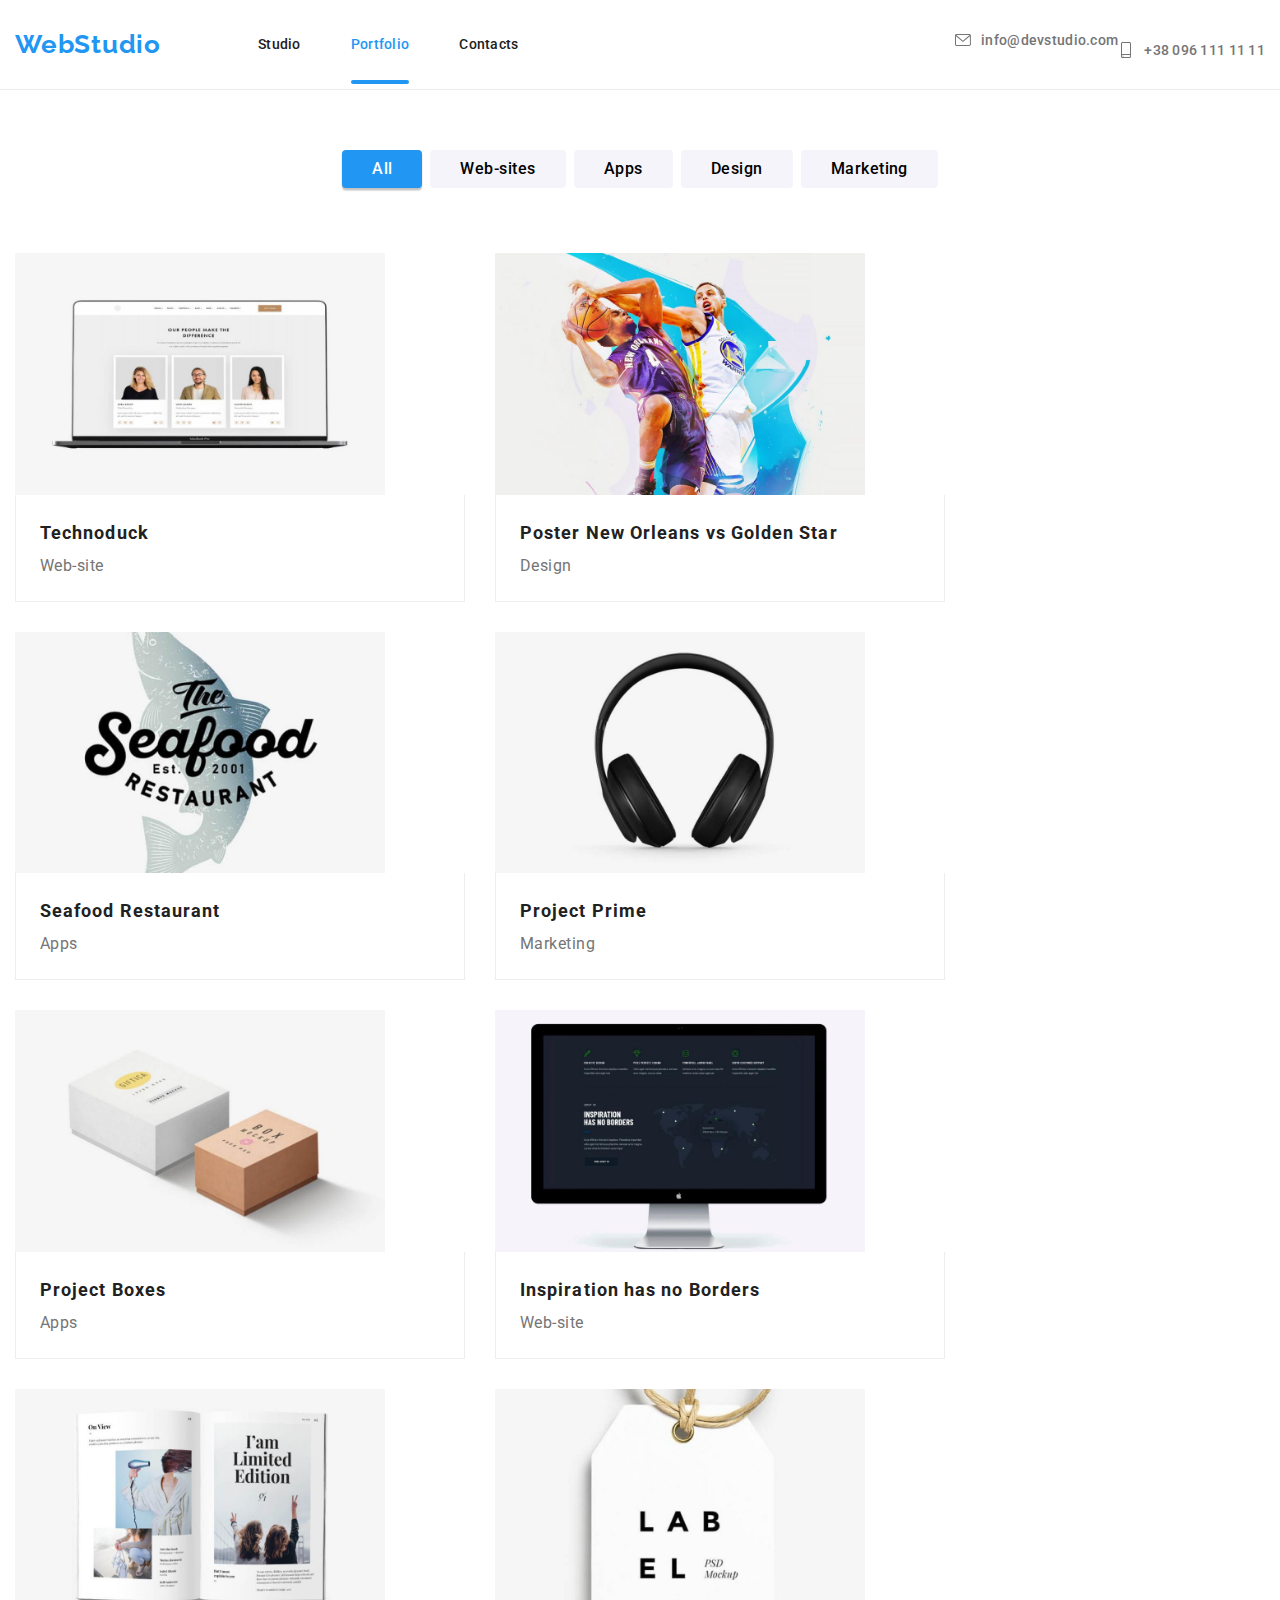
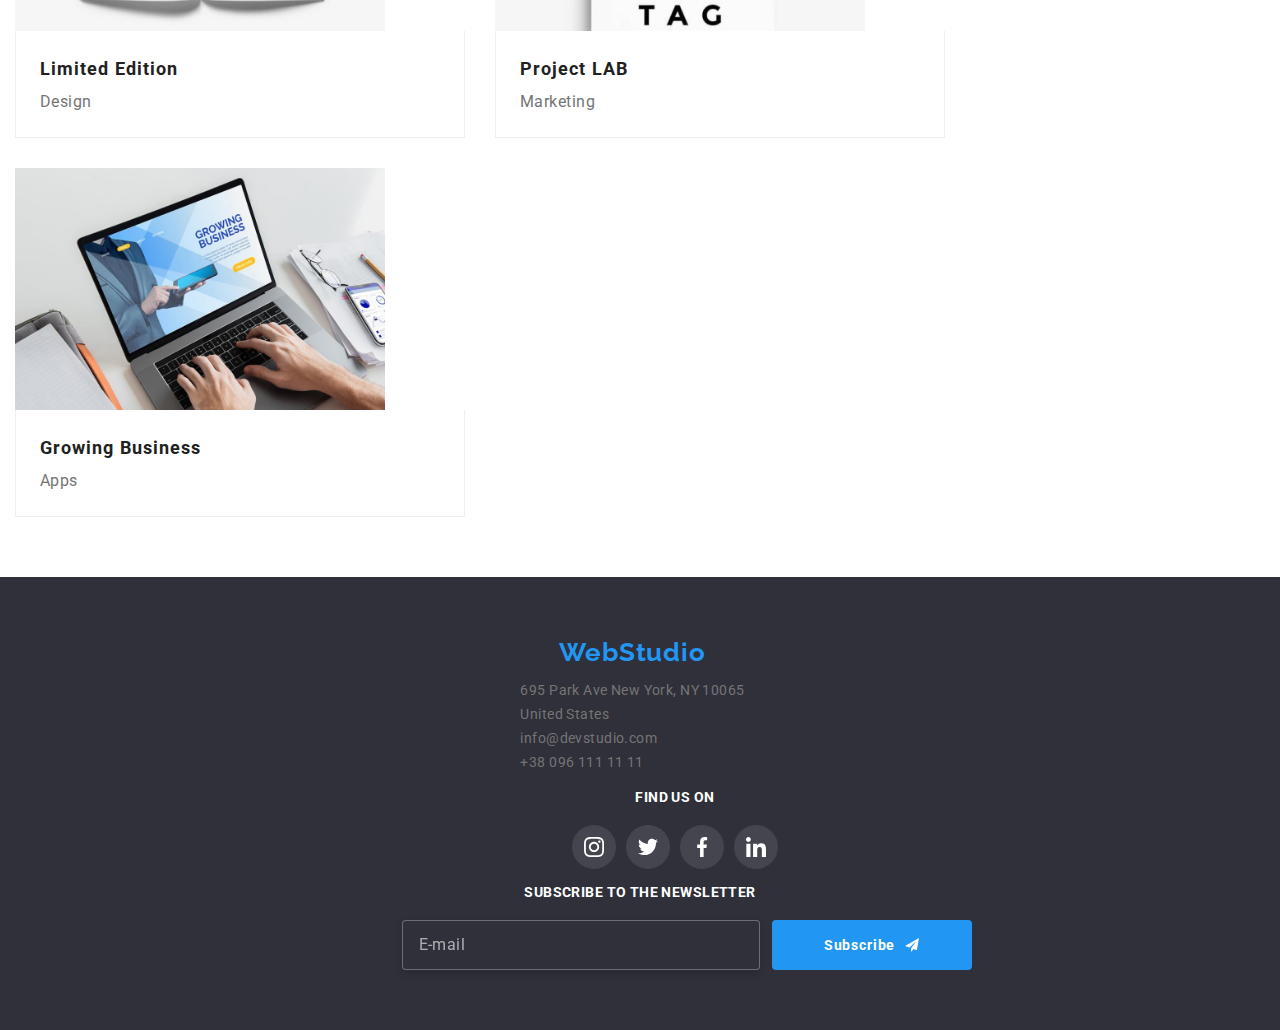
==== portfolio.html @ 5bd5fc27 "tablet styling" ====
<!DOCTYPE html>
<html lang="en">

<head>
    <meta name="WebStudio" content="Effective Solutions for your Business" />
    <meta charset="UTF-8"/>
    <meta http-equiv="X-UA-Compatible" content="IE=edge" />
    <meta name="viewport" content="width=device-width, initial-scale=1.0"/>
    <link rel="stylesheet" href="https://cdnjs.cloudflare.com/ajax/libs/modern-normalize/1.0.0/modern-normalize.min.css" />
    <link rel="preconnect" href="https://fonts.googleapis.com"/>
    <link rel="preconnect" href="https://fonts.gstatic.com" crossorigin />
    <link href="https://fonts.googleapis.com/css2?family=Raleway:wght@700&family=Roboto:wght@400;500;700;900&display=swap"
        rel="stylesheet"/>
    
        <link rel="stylesheet" href="./scss/main.css" />
    <title>Effective Solutions for your Business</title>
</head>

<body>

    <header class="header">
      <div class="container container__nav">
        <nav class="nav">
          <a class="link logo" href="index.html">WebStudio
          </a>
          <div class="mobile js-hamburger-open">
            <svg class="mobile__hamburger" width="24" height="16">
              <use href="./images/icons.svg#hamburger"></use>
            </svg>
          </div>
          <ul class="list navbar">
            <li class="navbar__item">
              <a class="link navbar__link" href="./index.html">Studio
              </a>
            </li>
            <li class="navbar__item">
              <a class="link navbar__link current-link" href="./portfolio.html">Portfolio
              </a>
            </li>
            <li class="navbar__item">
              <a class="link navbar__link" href="#">Contacts</a>
            </li>
          </ul>
        </nav>
    
        <ul class="list header-contacts">
          <li class="header-contact__item">
            <a class="link header-contact__link" href="mailto:info@devstudio.com">
              <svg class="header-contact__icon" width="16" height="12">
                <use href="./images/icons.svg#icon-envelope"></use>
              </svg>info@devstudio.com
            </a>
          </li>
          <li class="header-contact__item">
            <a class="link header-contact__link" href="tel:+38 096 111 11 11">
              <svg class="header-contact__icon" width="16" height="16">
                <use href="./images/icons.svg#icon-smartphone"></use>
              </svg> +38 096 111 11 11
            </a>
          </li>
        </ul>
      </div>
    </header>

    <main>

        <section class="section">
            <div class="container">
              <ul class="list filter">    
                <li class="filter__item">
                  <button class="filter__button filter__button-current" type="button">All</button>
                </li>
                <li class="filter__item">
                  <button class="filter__button" type="button">Web-sites</button>
                </li>
                <li class="filter__item">
                  <button class="filter__button" type="button">Apps</button>
                </li>
                <li class="filter__item">
                  <button class="filter__button" type="button">Design</button>
                </li>
                <li class="filter__item">
                  <button class="filter__button" type="button">Marketing</button>
                </li>
              </ul>

              <ul class="list project">
                <li class="project__item">
                  <a href="#" class="link project__link">
                    <div class="project-description__wrapper">
                      <img class="img" 
                           alt=" an open laptop on a desk with staff pictures on the screen" 
                           src="./images/mobile/m-technoduck450.jpg"
                           srcset="./images/desktop/d-technoduck370.jpg 370w,
                            ./images/desktop/d-technoduck740.jpg 740w,
                            ./images/tablet/t-technoduck354.jpg 354w,
                            ./images/tablet/t-technoduck708.jpg 708w,
                            ./images/mobile/m-technoduck450.jpg 450w,
                            ./images/mobile/m-technoduck900.jpg 900w"
                           sizes="(min-width: 1200px 370px),
                        (min-width: 768px 354px), (max-width: 480px 450px), 100vw" />
                      <div class="project__overlay ">
                        <p class="project__text">Technoduck is a state-of-the-art coronavirus distribution platform. Companies use this platform for digital espionage
                        and attacks on competitors' secure servers.</p>
                      </div>
                    </div>
                  <div class="project__wrapper">
                    <h3 class="project__header">
                      Technoduck
                    </h3>
                    <p class="project__filter">
                      Web-site
                    </p>
                  </div>
                </a>
                </li>
                <li class="project__item">
                    <a href="#" class="link project__link">
                    <div class="project-description__wrapper">
                      <img class="img"
                           alt="Poster of two basketball players doing fancy moves with some fun colors"
                           src="./images/mobile/m-postervs450.jpg"
                           srcset="./images/desktop/d-postervs370.jpg 370w,
                            ./images/desktop/d-postervs740.jpg 740w,
                            ./images/tablet/t-postervs354.jpg 354w,
                            ./images/tablet/t-postervs708.jpg 708w,
                            ./images/mobile/m-postervs450.jpg 450w,
                            ./images/mobile/m-postervs900.jpg 900w"
                           sizes="(min-width: 1200px 370px),
                            (min-width: 768px 354px), (max-width: 480px 450px), 100vw" />
                      <div class="project__overlay ">
                        <p class="project__text">Technoduck is a state-of-the-art coronavirus distribution platform. Companies use this platform for digital
                          espionage
                          and attacks on competitors' secure servers.</p>
                      </div>
                    </div>
                    <div class="project__wrapper">
                      <h3 class="project__header">
                        Poster New Orleans vs Golden Star
                      </h3>
                      <p class="project__filter">
                        Design
                      </p>
                    </div>
                  </a>
                </li>
                <li class="project__item">
                  <a href="#" class="link project__link">
                    <div class="project-description__wrapper">
                    <img class="img"
                           alt="logo of fish with restaurant name layed over it"
                           src="./images/mobile/m-seafood-450.jpg"
                           srcset="./images/desktop/d-seafood370.jpg 370w,
                            ./images/desktop/d-seafood740.jpg 740w,
                            ./images/tablet/t-seafood354.jpg 354w,
                            ./images/tablet/t-seafood708.jpg 708w,
                            ./images/mobile/m-seafood450.jpg 450w,
                            ./images/mobile/m-seafood900.jpg 900w"
                           sizes="(min-width: 1200px 370px),
                             (min-width: 768px 354px), (max-width: 480px 450px), 100vw" />
                    <div class="project__overlay ">
                      <p class="project__text">Technoduck is a state-of-the-art coronavirus distribution platform. Companies use this platform for digital
                         espionage
                        and attacks on competitors' secure servers.</p>
                    </div>
                    </div>
                    <div class="project__wrapper">
                      <h3 class="project__header">
                        Seafood Restaurant
                      </h3>
                      <p class="project__filter">
                        Apps
                      </p>
                    </div>
                  </a>
                </li>
                <li class="project__item">
                  <a href="#" class="link project__link">
                    <div class="project-description__wrapper">
                      <img class="img"
                         alt="image of full coverage all black headphones close up against an off-white background"
                         src="./images/mobile/m-pprime450.jpg"
                          srcset="./images/desktop/d-pprime370.jpg 370w,
                            ./images/desktop/d-pprime740.jpg 740w,
                            ./images/tablet/t-pprime354.jpg 354w,
                            ./images/tablet/t-pprime708.jpg 708w,
                            ./images/mobile/m-pprime450.jpg 450w,
                            ./images/mobile/m-pprime900.jpg 900w"
                          sizes="(min-width: 1200px 370),
                            (min-width: 768px 354px), (max-width: 480px 450px), 100vw" />
                     <div class="project__overlay ">
                       <p class="project__text">Technoduck is a state-of-the-art coronavirus distribution platform. Companies use this platform for digital
                         espionage
                         and attacks on competitors' secure servers.</p>
                    </div>
                  </div>
                  <div class="project__wrapper">       
                    <h3 class="project__header">
                      Project Prime
                    </h3>
                    <p class="project__filter">
                      Marketing
                    </p>
                  </div>
                </a>
                </li>
                <li class="project__item">
                  <a href="#" class="link project__link">
                    <div class="project-description__wrapper">
                      <img class="img"
                         alt="two fancy packaging boxes on an off-white surface"
                         src="./images/mobile/m-pboxes450.jpg"
                         srcset="./images/desktop/d-pboxes370.jpg 370w,
                            ./images/desktop/d-pboxes740.jpg 740w,
                            ./images/tablet/t-pboxes354.jpg 354w,
                            ./images/tablet/t-pboxes708.jpg 708w,
                            ./images/mobile/m-pboxes450.jpg 450w,
                            ./images/mobile/m-pboxes900.jpg 900w"
                         sizes="(min-width: 1200px 370),
                          (min-width: 768px 354px), (max-width: 480px 450px), 100vw" />
                      <div class="project__overlay ">
                        <p class="project__text">Technoduck is a state-of-the-art coronavirus distribution platform. Companies use this platform for digital
                          espionage
                          and attacks on competitors' secure servers.</p>
                      </div>
                    </div>
                    <div class="project__wrapper">
                      <h3 class="project__header">
                        Project Boxes
                      </h3>
                      <p class="project__filter">
                        Apps
                      </p>
                  </div>
                </a>
                </li>
                <li class="project__item">
                  <a href="#" class="link project__link">
                    <div class="project-description__wrapper">
                      <img class="img"
                      alt="a desktop screen on a desk with an attractive website pulled up on screen"
                      src="./images/mobile/m-inspiration450.jpg"
                      srcset="./images/desktop/d-inspiration370.jpg 370w,
                            ./images/desktop/d-inspiration740.jpg 740w,
                            ./images/tablet/t-inspiration354.jpg 354w,
                            ./images/tablet/t-inspiration708.jpg 708w,
                            ./images/mobile/m-inspiration450.jpg 450w,
                            ./images/mobile/m-inspiration900.jpg 900w"
                      sizes="(min-width: 1200px 370),
                        (min-width: 768px 354px), (max-width: 480px 450px), 100vw" />
                  <div class="project__overlay ">
                    <p class="project__text">Technoduck is a state-of-the-art coronavirus distribution platform. Companies use this platform for digital
                      espionage
                      and attacks on competitors' secure servers.</p>
                  </div>
                  </div>
                  <div class="project__wrapper">
                    <h3 class="project__header">
                      Inspiration has no Borders
                    </h3>
                    <p class="project__filter">
                      Web-site
                    </p>
                  </div>
                </a>
                </li>
                <li class="project__item">
                  <a href="#" class="link project__link">
                    <div class="project-description__wrapper">
                      <img class="img"
                      alt="an open magazine on an off-white background open to an article with a beautiful layout"
                     src="./images/mobile/m-limited450.jpg"
                    srcset="./images/desktop/d-limited370.jpg 370w,
                            ./images/desktop/d-limited740.jpg 740w,
                            ./images/tablet/t-limited354.jpg 354w,
                            ./images/tablet/t-limited708.jpg 708w,
                            ./images/mobile/m-limited450.jpg 450w,
                            ./images/mobile/m-limited900.jpg 900w"
                    sizes="(max-width: 480px 450px), 
                           (min-width: 768px 354px), 
                           (min-width: 1200px 370px),
                           100vw" />
                    <div class="project__overlay ">
                      <p class="project__text">Technoduck is a state-of-the-art coronavirus distribution platform. Companies use this platform for digital
                        espionage
                        and attacks on competitors' secure servers.</p>
                    </div>
                    </div>
                  <div class="project__wrapper">
                    <h3 class="project__header">
                      Limited Edition
                    </h3>
                    <p class="project__filter">
                      Design
                    </p>
                  </div>
                </a>
                </li>
                <li class="project__item">
                  <a href="#" class="link project__link">
                    <div class="project-description__wrapper">
                      <img class="img"
                      alt="a close up mock up for a rectangular/hexagonal shaped label closeup"
                      src="./images/mobile/m-plabel450.jpg"
                      srcset="./images/desktop/d-plabel370.jpg 370w,
                            ./images/desktop/d-plabel740.jpg 740w,
                            ./images/tablet/t-plabel354.jpg 354w,
                            ./images/tablet/t-plabel708.jpg 708w,
                            ./images/mobile/m-plabel450.jpg 450w,
                            ./images/mobile/m-plabel900.jpg 900w"
                      sizes="(min-width: 1200px 370),
                        min-width: 768px 354px), (max-width: 480px 450px), 100vw" />
                  <div class="project__overlay ">
                    <p class="project__text">Technoduck is a state-of-the-art coronavirus distribution platform. Companies use this platform for digital
                      espionage
                      and attacks on competitors' secure servers.</p>
                  </div>
                  </div>
                  <div class="project__wrapper">
                    <h3 class="project__header">
                      Project LAB
                    </h3>
                    <p class="project__filter">
                      Marketing
                    </p>
                  </div>
                </a>
                </li>
                <li class="project__item">
                  <a href="#" class="link project__link">
                    <div class="project-description__wrapper">
                      <img class="img"
                        alt="a laptop with hands typing and a stack of papers against a grey surface"
                        src="./images/mobile/m-business450.jpg"
                        srcset="./images/desktop/d-business370.jpg 370w,
                            ./images/desktop/d-business740.jpg 740w,
                            ./images/tablet/t-business354.jpg 354w,
                            ./images/tablet/t-business708.jpg 708w,
                            ./images/mobile/m-business450.jpg 450w,
                            ./images/mobile/m-business900.jpg 900w"
                        sizes="(min-width: 1200px 370),
                          (min-width: 768px 354px), (max-width: 480px 450px), 100vw" />
                    <div class="project__overlay ">
                      <p class="project__text">Technoduck is a state-of-the-art coronavirus distribution platform. Companies use this platform for digital
                        espionage
                        and attacks on competitors' secure servers.</p>
                  </div>
                  </div>
                  <div class="project__wrapper">
                    <h3 class="project__header">
                      Growing Business
                    </h3>
                    <p class="project__filter">
                      Apps
                    </p>
                  </div>
                </a>
                </li>
              </ul>
            </div>
        </section>

    </main>

  <footer class="footer">
    <div class="container footer-container">
      <div class="footer-logo-wrapper">
        <a class="link logo logo--footer" href="index.html">WebStudio</a>
        <address class="address">
          <ul class="list">
            <li class="address__item">
              <a class="link footer-address-link" href="#">695 Park Ave New York, NY 10065<br>United States</a>
            </li>
            <li class="address__item">
              <a class="link footer-address-link" href="mailto:info@devstudio.com">info@devstudio.com</a>
            </li>
            <li class="address__item">
              <a class="link footer-address-link" href="tel:+38 096 111 11 11"> +38 096 111 11 11</a>
            </li>
          </ul>
        </address>
      </div>
      <div class="footer-wrapper">
        <h3 class="footer-header">Find Us On</h3>
        <ul class="list social social--margin-top">
          <li class="footer-social__item">
            <a class="link social__link social__link--background" href="#">
              <svg class="social__icon" width="20" height="20">
                <use href="./images/icons.svg#icon-instagram"></use>
              </svg>
            </a>
          </li>
          <li class="footer-social__item">
            <a class="link social__link social__link--background" href="#">
              <svg class="social__icon" width="20" height="20">
                <use href="./images/icons.svg#icon-twitter"></use>
              </svg>
            </a>
          </li>
          <li class="footer-social__item">
            <a class="link social__link social__link--background" href="#">
              <svg class="social__icon" width="20" height="20">
                <use href="./images/icons.svg#icon-facebook"></use>
              </svg>
            </a>
          </li>
          <li class="footer-social__item">
            <a class="link social__link social__link--background" href="#">
              <svg class="social__icon" width="20" height="20">
                <use href="./images/icons.svg#icon-linkedin"></use>
              </svg>
            </a>
          </li>
        </ul>
      </div>
      <div class="subscription">
        <h3 class="subscription__header">Subscribe to the Newsletter</h3>
        <form class="subscription-form" action="#" method="POST" name="order-form" autocomplete="off">
          <label>
            <input class="subscription__input" type="email" name="email" id="footer-placeholder" placeholder="E-mail"
              required />
          </label>
          <button class="button subscription-button" type="submit">Subscribe
            <svg class="subscription__icon" width="24" height="24">
              <use href="./images/icons.svg#icon-send-airplane"></use>
            </svg>
          </button>
        </form>
      </div>
    </div>
  </footer>

<!--MOBILE MENU-->

<div class="mobile__wrapper js-mobile-menu" id="mobile-menu">
  <button class="mobile__button-close js-cross-close">
    <svg width="18" height="18">
      <use href="./images/icons.svg#mobile-close"></use>
    </svg>
  </button>
  <ul class="list mobile__navbar">
    <li class="mobile__item">
      <a class="link mobile__link" href="./index.html">Studio</a>
    </li>
    <li class="mobile__item">
      <a class="link mobile__link" href="./portfolio.html">Portfolio</a>
    </li>
    <li class="mobile__item">
      <a class="link mobile__link" href="#">Contacts</a>
    </li>
  </ul>
  <ul class="list mobile__contacts">
    <li class="mobile__item">
      <a class="link mobile-phone__link" href="tel:+38 096 111 11 11"> +38 096 111 11 11</a>
    </li>
    <li class="mobile__item">
      <a class="link mobile-email__link" href="mailto:info@devstudio.com">info@devstudio.com</a>
    </li>
  </ul>
  <div class="mobile__socials-wrapper">
    <span class="mobile__social-border"><a class="link mobile__social-link" href="#">Instagram</a></span>
    <span class="mobile__social-border"><a class="link mobile__social-link" href="#">Twitter</a></span>
    <span class="mobile__social-border"><a class="link mobile__social-link" href="#">Facebook</a></span>
    <span class="mobile__social-border"><a class="link mobile__social-link" href="#">LinkedIn</a></span>
  </div>
</div>

<!--SCRIPTS-->
  <script defer src="./js/mobile-menu.js"></script>
</body>
    
</html>
---- scss/main.css ----
:focus {
  outline: none;
}

/* hero hover button color   #188CE8  */
/* default styles*/
body {
  font-family: Roboto, sans-serif;
  font-style: normal;
  color: #212121;
  font-size: 14px;
  background-color: #FFFFFF;
}

h1,
h2,
h3,
h4,
h5,
h6,
p {
  margin: 0;
}

html {
  box-sizing: border-box;
}

*,
*::after,
*::before {
  box-sizing: inherit;
}

img {
  display: block;
  max-width: 100%;
  height: auto;
}

address {
  font-style: normal;
}

.link {
  text-decoration: none;
  color: inherit;
}

.list {
  list-style: none;
  padding: 0;
  margin: 0;
}

.container {
  width: 100vw;
  margin: 0 auto;
  padding: 0 15px;
}

.section {
  padding-top: 60px;
  padding-bottom: 60px;
}
@media screen and (min-width: 1200px) {
  .section .section {
    padding-top: 94px;
    padding-bottom: 94px;
  }
}

.section-heading {
  display: flex;
  justify-content: center;
  margin-bottom: 50px;
  font-weight: 700;
  font-size: 36px;
  line-height: 42px;
  text-align: center;
  letter-spacing: 0.03em;
}

.header {
  border-bottom: 1px solid #ECECEC;
}

.logo {
  font-family: Raleway, sans-serif;
  font-size: 26px;
  font-weight: 700;
  color: #2196F3;
  line-height: 31px;
  letter-spacing: 0.03em;
}

.logo--footer {
  display: block;
  margin: 60px 0 13px;
}
@media screen and (min-width: 1200px) {
  .logo--footer {
    margin: 0 0 10px;
  }
}

.logo {
  position: relative;
}

.mobile {
  position: absolute;
  right: 15px;
  top: 20px;
}

.mobile__hamburger {
  fill: none;
  cursor: pointer;
  transition-property: fill;
  transition-duration: 250ms;
  transition-timing-function: cubic-bezier(0.4, 0, 0.2, 1);
}
.mobile__hamburger:hover, .mobile__hamburger:focus {
  fill: #2196F3;
}

.mobile__wrapper {
  position: fixed;
  padding-left: 30px;
  padding-top: 48px;
  top: 0;
  right: 0;
  width: 100vw;
  height: 100vh;
  background-color: #FFFFFF;
  z-index: 1;
  transform: translateX(100%);
  transition-property: transform;
  transition-duration: 250ms;
  transition-timing-function: cubic-bezier(0.4, 0, 0.2, 1);
}

.mobile__button-close {
  position: absolute;
  top: 21px;
  right: 25px;
  padding: 0px;
  cursor: pointer;
  border: none;
  background: transparent;
  transition-property: fill;
  transition-duration: 250ms;
  transition-timing-function: cubic-bezier(0.4, 0, 0.2, 1);
}
.mobile__button-close:hover, .mobile__button-close:focus {
  fill: #2196F3;
}

.is-open {
  transform: translateX(0);
}

.mobile__item {
  padding-bottom: 32px;
}

.mobile__link {
  font-weight: 500;
  font-size: 40px;
  line-height: 47px;
  letter-spacing: 0.02em;
  color: #212121;
  transition-property: color;
  transition-duration: 250ms;
  transition-timing-function: cubic-bezier(0.4, 0, 0.2, 1);
}
.mobile__link:hover, .mobile__link:focus {
  color: #2196F3;
}

.mobile__contacts {
  padding-top: 300px;
}

.mobile-phone__link {
  font-weight: 500;
  font-size: 34px;
  line-height: 40px;
  letter-spacing: 0.02em;
  color: #757575;
  transition-property: color;
  transition-duration: 250ms;
  transition-timing-function: cubic-bezier(0.4, 0, 0.2, 1);
}
.mobile-phone__link:hover, .mobile-phone__link:focus {
  color: #2196F3;
}

.mobile__socials-wrapper {
  padding-bottom: 48px;
  padding-top: 32px;
}

.mobile-email__link {
  font-weight: 500;
  font-size: 24px;
  line-height: 28px;
  letter-spacing: 0.02em;
  color: #757575;
  transition-property: color;
  transition-duration: 250ms;
  transition-timing-function: cubic-bezier(0.4, 0, 0.2, 1);
}
.mobile-email__link:hover, .mobile-email__link:focus {
  color: #2196F3;
}

.mobile__social-link {
  padding: 0px 10px;
  font-weight: 500;
  font-size: 18px;
  line-height: 22px;
  letter-spacing: 0.02em;
  color: #757575;
  transition-property: color;
  transition-duration: 250ms;
  transition-timing-function: cubic-bezier(0.4, 0, 0.2, 1);
}
.mobile__social-link:hover, .mobile__social-link:focus {
  color: #2196F3;
}

.mobile__social-border:not(:last-child) {
  border-right: 1px solid rgba(33, 33, 33, 0.2);
}

.subscription-button, .form__button, .hero-button {
  font-family: Roboto, sans-serif;
  background-color: #2196F3;
  color: #FFFFFF;
  font-weight: 700;
  line-height: 30px;
  display: flex;
  align-items: center;
  justify-content: center;
  letter-spacing: 0.06em;
  border-radius: 4px;
  border: none;
  cursor: pointer;
  transition-property: background-color;
  transition-duration: 250ms;
  transition-timing-function: cubic-bezier(0.4, 0, 0.2, 1);
}
.subscription-button:focus, .form__button:focus, .hero-button:focus, .subscription-button:hover, .form__button:hover, .hero-button:hover {
  background-color: #188CE8;
}

.hero-button {
  padding: 10px 20px;
  margin-left: 140px;
}
@media screen and (min-width: 768px) {
  .hero-button {
    margin-left: 284px;
  }
}

.form__button {
  width: 200px;
  padding: 10px 80px;
  margin-left: 75px;
}
@media screen and (min-width: 1200px) {
  .form__button {
    margin-left: 125px;
  }
}

.subscription-button {
  padding: 10px 0px;
  width: 200px;
  margin-left: 12px;
  margin-top: 20px;
  margin-bottom: 60px;
}
@media screen and (min-width: 1200px) {
  .subscription-button {
    margin-bottom: 0px;
  }
}

.filter__button {
  font-family: Roboto, sans-serif;
  background-color: #F5F4FA;
  padding: 6px 30px;
  border: none;
  cursor: pointer;
  border-radius: 4px;
  font-weight: 500;
  font-size: 16px;
  line-height: 26px;
  text-align: center;
  letter-spacing: 0.03em;
  transition-property: color, background-color, box-shadow;
  transition-duration: 250ms;
  transition-timing-function: cubic-bezier(0.4, 0, 0.2, 1);
}
.filter__button:focus, .filter__button:hover {
  color: #FFFFFF;
  background-color: #2196F3;
  box-shadow: 0px 3px 1px rgba(0, 0, 0, 0.1), 0px 1px 2px rgba(0, 0, 0, 0.08), 0px 2px 2px rgba(0, 0, 0, 0.12);
}

.nav {
  padding: 16px 0;
}
@media screen and (min-width: 768px) {
  .nav {
    display: flex;
    align-items: center;
    padding: 23px 0;
  }
}

.navbar {
  display: none;
  border: none;
}
@media screen and (min-width: 768px) {
  .navbar {
    display: flex;
    margin-left: 97px;
  }
}

.navbar__item:not(:last-child) {
  margin-right: 50px;
}

.container__nav {
  display: flex;
  align-items: center;
  justify-content: space-between;
}

.navbar__link {
  position: relative;
  padding: 32px 0 31px 0;
  font-weight: 500;
  font-size: 14px;
  line-height: 16px;
  letter-spacing: 0.02em;
  transition-property: color;
  transition-duration: 250ms;
  transition-timing-function: cubic-bezier(0.4, 0, 0.2, 1);
}
.navbar__link:focus, .navbar__link:hover {
  color: #2196F3;
}

.current-link::after {
  position: absolute;
  display: inline-block;
  left: 0;
  bottom: -1px;
  background-color: #2196F3;
  content: "";
  width: 100%;
  height: 4px;
  border-radius: 2px;
}

.current-link {
  color: #2196F3;
}

.header-contacts {
  display: none;
  border: none;
}
@media screen and (min-width: 768px) {
  .header-contacts {
    display: block;
  }
}
@media screen and (min-width: 1200px) {
  .header-contacts {
    display: flex;
  }
}

.header-contact__link {
  color: #757575;
  padding: 10px 0;
  font-weight: 500;
  font-size: 12px;
  line-height: 14px;
  letter-spacing: 0.02em;
  transition-property: color;
  transition-duration: 250ms;
  transition-timing-function: cubic-bezier(0.4, 0, 0.2, 1);
}
.header-contact__link:focus, .header-contact__link:hover {
  color: #2196F3;
}
@media screen and (min-width: 1200px) {
  .header-contact__link {
    display: flex;
    align-items: center;
    padding: 32px 0 31px 0;
    font-size: 14px;
    line-height: 16px;
  }
}

.header-contact__icon {
  fill: currentColor;
  margin-right: 10px;
}

.header-contact__item:not(:first-child) {
  padding-top: 10px;
}

.backdrop {
  display: flex;
  justify-content: center;
  align-items: center;
  position: fixed;
  width: 100%;
  height: 100%;
  left: 0px;
  top: 0px;
  background: rgba(0, 0, 0, 0.2);
  transition-property: visibility, opacity;
  transition-duration: 250ms;
  transition-timing-function: cubic-bezier(0.4, 0, 0.2, 1);
}

.modal {
  display: flex;
  flex-direction: column;
  justify-content: center;
  position: relative;
  width: 450px;
  padding: 40px;
  background-color: #FFFFFF;
  box-shadow: 0px 1px 3px rgba(0, 0, 0, 0.12), 0px 1px 1px rgba(0, 0, 0, 0.14), 0px 2px 1px rgba(0, 0, 0, 0.2);
  border-radius: 4px;
  transition-property: background-color, box-shadow, border-radius;
  transition-duration: 250ms;
  transition-timing-function: cubic-bezier(0.4, 0, 0.2, 1);
}
@media screen and (min-width: 1200px) {
  .modal {
    width: 0px;
  }
}

.is-hidden {
  visibility: hidden;
  opacity: 0;
}

.modal__button-close {
  position: absolute;
  right: 10px;
  top: 10px;
  height: 30px;
  width: 30px;
  border-radius: 50%;
  background-color: #FFFFFF;
  border: 1px solid rgba(0, 0, 0, 0.1);
  cursor: pointer;
  transition-property: fill;
  transition-duration: 250ms;
  transition-timing-function: cubic-bezier(0.4, 0, 0.2, 1);
}
.modal__button-close:hover, .modal__button-close:focus {
  fill: #2196F3;
}

.modal__heading {
  display: flex;
  margin-bottom: 30px;
  font-weight: 700;
  font-size: 20px;
  line-height: 23px;
  text-align: center;
  letter-spacing: 0.03em;
}

.form {
  display: flex;
  flex-direction: column;
}

.modal-wrapper {
  position: relative;
  margin-bottom: 28px;
}

.modal-wrapper__text {
  position: absolute;
  top: -16px;
}

.modal-wrapper__label {
  display: flex;
  flex-direction: column;
  position: relative;
  margin-bottom: 4px;
  font-weight: 400;
  font-size: 12px;
  line-height: 14px;
  letter-spacing: 0.01em;
  color: #757575;
}
.modal-wrapper__label:hover, .modal-wrapper__label:focus-within {
  fill: #2196F3;
}

.modal-wrapper__icon {
  position: absolute;
  top: 50%;
  left: 15px;
  cursor: pointer;
  transform: translateY(-50%);
  transition-property: fill;
  transition-duration: 250ms;
  transition-timing-function: cubic-bezier(0.4, 0, 0.2, 1);
}

.modal-wrapper__input {
  width: 100%;
  height: 40px;
  padding: 12px 42px;
  font-weight: 400;
  font-size: secondaryFontSize;
  line-height: 14px;
  letter-spacing: 0.01em;
  border: 1px solid rgba(33, 33, 33, 0.2);
  border-radius: 4px;
  cursor: pointer;
  transition-property: border, border-radius;
  transition-duration: 250ms;
  transition-timing-function: cubic-bezier(0.4, 0, 0.2, 1);
}
.modal-wrapper__input:hover, .modal-wrapper__input:focus-within {
  border: 1px solid #2196F3;
  border-radius: 4px;
}

.modal-textarea {
  width: 100%;
  margin-bottom: 20px;
  padding: 12px 16px;
  resize: none;
  font-weight: 400;
  font-size: 14px;
  line-height: 16px;
  letter-spacing: 0.01em;
  border: 1px solid rgba(33, 33, 33, 0.2);
  border-radius: 4px;
  cursor: pointer;
  transition-property: border, border-radius;
  transition-duration: 250ms;
  transition-timing-function: cubic-bezier(0.4, 0, 0.2, 1);
}
.modal-textarea:hover, .modal-textarea:focus-within {
  border: 1px solid #2196F3;
  border-radius: 4px;
}

#textarea-placeholder::-moz-placeholder {
  font-weight: 400;
  font-size: 12px;
  line-height: 14px;
  letter-spacing: 0.01em;
  color: rgba(117, 117, 117, 0.5);
}

#textarea-placeholder:-ms-input-placeholder {
  font-weight: 400;
  font-size: 12px;
  line-height: 14px;
  letter-spacing: 0.01em;
  color: rgba(117, 117, 117, 0.5);
}

#textarea-placeholder::placeholder {
  font-weight: 400;
  font-size: 12px;
  line-height: 14px;
  letter-spacing: 0.01em;
  color: rgba(117, 117, 117, 0.5);
}

.agree-check {
  display: flex;
  justify-content: center;
  align-items: center;
  margin-bottom: 34px;
  cursor: pointer;
}

.agree-check .checkmark {
  -webkit-appearance: none;
  -moz-appearance: none;
  appearance: none;
}

.agree-check .agree-check__icon {
  width: 16px;
  height: 16px;
  margin-right: 7px;
  fill: none;
  border: 2px solid #212121;
  border-radius: 2px;
  transition: border-color 250ms cubic-bezier(0.4, 0, 0.2, 1), background-color 250ms cubic-bezier(0.4, 0, 0.2, 1), fill 250ms cubic-bezier(0.4, 0, 0.2, 1);
}

.agree-check .checkmark:focus + .agree-check__icon,
.agree-check .checkmark:checked:focus + .agree-check__icon {
  outline: 2px solid #212121;
}

.agree-check .checkmark:checked + .agree-check__icon {
  background-color: #2196F3;
  border-color: #2196F3;
  fill: #FFFFFF;
  outline: none;
}

.agree-check__link, .agree-check__text {
  font-weight: 400;
  font-size: 12px;
  line-height: 14px;
  letter-spacing: 0.03em;
  cursor: pointer;
}
@media screen and (min-width: 1200px) {
  .agree-check__link, .agree-check__text {
    font-size: 14px;
    line-height: 24px;
  }
}

.agree-check__text {
  color: #757575;
}

.agree-check__link {
  text-decoration: underline;
  color: #2196F3;
  transition-property: color;
  transition-duration: 250ms;
  transition-timing-function: cubic-bezier(0.4, 0, 0.2, 1);
}
.agree-check__link:focus, .agree-check__link:hover {
  text-decoration: none;
}

.social {
  display: flex;
  justify-content: center;
  align-items: center;
  padding-bottom: 36px;
}

.social__link {
  display: flex;
  justify-content: center;
  align-items: center;
  height: 44px;
  width: 44px;
  border-radius: 50%;
}

.social__link--fill-background {
  background-color: #FFFFFF;
  color: #AFB1B8;
  transition-property: color, background-color;
  transition-duration: 250ms;
  transition-timing-function: cubic-bezier(0.4, 0, 0.2, 1);
}
.social__link--fill-background:focus, .social__link--fill-background:hover {
  background-color: #2196F3;
  color: #FFFFFF;
}

.social__item:not(:last-child) {
  margin-right: 10px;
}

.social__icon {
  fill: currentColor;
}

.social--margin-top {
  margin-top: 20px;
}

.social__link--background {
  background-color: rgba(255, 255, 255, 0.1);
  color: #FFFFFF;
  transition-property: background-color;
  transition-duration: 250ms;
  transition-timing-function: cubic-bezier(0.4, 0, 0.2, 1);
}
.social__link--background:hover, .social__link--background:focus {
  background-color: #2196F3;
}

.footer-social__item:not(:last-child) {
  margin-right: 10px;
}

@media screen and (min-width: 1200px) {
  .social {
    padding-bottom: 0px;
  }
}
.filter {
  display: flex;
  flex-wrap: wrap;
  margin-bottom: 40px;
}
@media screen and (min-width: 1200px) {
  .filter {
    margin-bottom: 50px;
    justify-content: center;
  }
}

.filter__item {
  margin-bottom: 15px;
}

.filter__item:not(:last-child) {
  margin-right: 8px;
}

.filter__button-current {
  background-color: #2196F3;
  color: #FFFFFF;
  box-shadow: 0px 3px 1px rgba(0, 0, 0, 0.1), 0px 1px 2px rgba(0, 0, 0, 0.08), 0px 2px 2px rgba(0, 0, 0, 0.12);
}

.footer {
  background-color: #2F303A;
}
@media screen and (min-width: 1200px) {
  .footer {
    padding: 60px 0;
  }
}

.footer-logo-wrapper {
  display: flex;
  flex-direction: column;
  align-items: center;
  margin-right: 15px;
}

.address__item {
  text-align: center;
}
@media screen and (min-width: 1200px) {
  .address__item {
    text-align: left;
  }
}

.footer-address-link {
  color: #757575;
  font-weight: 400;
  line-height: 24px;
  font-size: 14px;
  letter-spacing: 0.03em;
  transition-property: color;
  transition-duration: 250ms;
  transition-timing-function: cubic-bezier(0.4, 0, 0.2, 1);
}
.footer-address-link:focus, .footer-address-link:hover {
  color: #FFFFFF;
}

.footer-header {
  font-weight: 700;
  font-size: 14px;
  line-height: 16px;
  letter-spacing: 0.03em;
  text-transform: uppercase;
  color: #FFFFFF;
  margin-top: 48px;
  text-align: center;
}
@media screen and (min-width: 1200px) {
  .footer-header {
    margin-top: 15px;
    text-align: none;
  }
}

.footer-container {
  display: flex;
  flex-direction: column;
  align-items: center;
}
@media screen and (min-width: 1200px) {
  .footer-container {
    justify-content: space-around;
  }
  .footer-container .footer-wrapper {
    margin-left: 70px;
  }
}

.subscription-form {
  display: flex;
  flex-direction: column;
  align-items: center;
}
@media screen and (min-width: 1200px) {
  .subscription-form {
    flex-direction: row;
  }
}

.subscription {
  display: flex;
  flex-direction: column;
  align-items: center;
}

.subscription__header {
  font-weight: 700;
  font-size: 14px;
  line-height: 16px;
  letter-spacing: 0.03em;
  text-transform: uppercase;
  color: #FFFFFF;
  margin-top: 60px;
}
@media screen and (min-width: 1200px) {
  .subscription__header {
    margin-top: 15px;
  }
}

.subscription__input {
  box-sizing: border-box;
  padding-left: 16px;
  height: 50px;
  width: 450px;
  margin-top: 20px;
  font-size: 16px;
  background-color: #2F303A;
  color: #FFFFFF;
  border: 1px solid rgba(255, 255, 255, 0.3);
  filter: drop-shadow(0px 4px 4px rgba(0, 0, 0, 0.15));
  border-radius: 4px;
  transition-property: border-color;
  transition-duration: 250ms;
  transition-timing-function: cubic-bezier(0.4, 0, 0.2, 1);
}
.subscription__input:hover, .subscription__input:focus {
  border-color: #FFFFFF;
}
@media screen and (min-width: 1200px) {
  .subscription__input {
    display: flex;
    margin-left: 93px;
    width: 358px;
  }
}

#footer-placeholder::-moz-placeholder {
  font-weight: 400;
  font-size: 16px;
  line-height: 20px;
  letter-spacing: 0.03em;
  color: rgba(255, 255, 255, 0.6);
}

#footer-placeholder:-ms-input-placeholder {
  font-weight: 400;
  font-size: 16px;
  line-height: 20px;
  letter-spacing: 0.03em;
  color: rgba(255, 255, 255, 0.6);
}

#footer-placeholder::placeholder {
  font-weight: 400;
  font-size: 16px;
  line-height: 20px;
  letter-spacing: 0.03em;
  color: rgba(255, 255, 255, 0.6);
}

.subscription__icon {
  padding-left: 10px;
  fill: currentColor;
}

.hero-heading {
  font-weight: 900;
  font-size: 26px;
  line-height: 42px;
  text-align: center;
  letter-spacing: 0.06em;
  text-transform: uppercase;
  color: #FFFFFF;
  margin-bottom: 30px;
}

@media screen and (min-device-pixel-ratio: 2), (-webkit-min-device-pixel-ratio: 2), screen and (-webkit-min-device-pixel-ratio: 2), screen and (min-resolution: 192dpi), screen and (min-resolution: 2dppx) {
  .hero {
    background-image: linear-gradient(rgba(47, 48, 58, 0.4), rgba(47, 48, 58, 0.4)), url(../images/mobile/m-hero960.jpg);
  }
}
.hero {
  padding: 118px 0;
  background-color: #2F303A;
  background-image: linear-gradient(rgba(47, 48, 58, 0.4), rgba(47, 48, 58, 0.4)), url(../images/mobile/m-hero480.jpg);
  background-size: cover;
}

.advantage__item {
  width: 450px;
}

.advantage__wrapper {
  width: 450px;
  height: 120px;
  background: #F5F4FA;
  border-radius: 4px;
  margin-bottom: 30px;
  text-align: center;
}

.advantage__icon {
  margin-top: 25px;
}

.advantage__heading {
  font-weight: 700;
  line-height: 16px;
  font-size: 14px;
  text-align: center;
  letter-spacing: 0.03em;
  text-transform: uppercase;
  margin-bottom: 10px;
}

.advantage__text {
  font-weight: 400;
  line-height: 24px;
  font-size: 14px;
  letter-spacing: 0.03em;
  color: #757575;
  margin-bottom: 30px;
}

@media screen and (min-width: 1200px) {
  .advantage {
    display: flex;
  }
  .advantage__item {
    width: 270px;
  }
  .advantage__item:not(:last-child) {
    margin-right: 30px;
  }
  .advantage__wrapper {
    display: flex;
    justify-content: center;
    align-items: center;
    width: 270px;
  }
  .advantage__icon {
    margin-top: 0x;
  }
  .advantages__heading {
    text-align: none;
  }
  .advantages__text {
    margin-bottom: 0px;
  }
}
.section-no-top-padding {
  display: none;
}

@media screen and (min-width: 1200px) {
  .section-no-top-padding {
    padding-top: 0;
  }
  .do {
    display: flex;
  }
  .do__item {
    position: relative;
  }
  .do__item:not(:last-child) {
    margin-right: 30px;
  }
  .do__label {
    font-weight: 700;
    font-size: 14px;
    line-height: 16px;
    letter-spacing: 0.03em;
    text-align: center;
    text-transform: uppercase;
    color: #FFFFFF;
    position: absolute;
    background: rgba(47, 48, 58, 0.8);
    padding: 27px 132px;
    bottom: 0;
    left: 0;
    right: 0;
    white-space: nowrap;
  }
}
.team__item {
  margin-bottom: 30px;
  background-color: #FFFFFF;
  box-shadow: 0px 1px 3px rgba(0, 0, 0, 0.12), 0px 1px 1px rgba(0, 0, 0, 0.14), 0px 2px 1px rgba(0, 0, 0, 0.2);
  border-radius: 0px 0px 4px 4px;
}

.section--background {
  background-color: #F5F4FA;
}

.team__img {
  margin-bottom: 30px;
}

.team__name {
  font-weight: 500;
  font-size: 16px;
  line-height: 19px;
  letter-spacing: 0.03em;
  text-align: center;
  margin-bottom: 10px;
}

.team__description {
  font-weight: 400;
  font-size: 16px;
  line-height: 19px;
  text-align: center;
  letter-spacing: 0.03em;
  color: #757575;
  margin-bottom: 16px;
}

@media screen and (min-width: 1200px) {
  .team {
    display: flex;
  }
  .team__item {
    display: flex;
    flex-direction: column;
  }
  .team__item:not(:last-child) {
    margin-right: 30px;
  }
}
.client {
  display: flex;
  flex-wrap: wrap;
}
@media screen and (min-width: 1200px) {
  .client {
    flex-wrap: nowrap;
  }
}

.clients__item:nth-child(odd) {
  margin-right: 30px;
}
@media screen and (min-width: 1200px) {
  .clients__item:nth-child(odd) {
    margin-right: 0;
  }
}

.clients__item:nth-child(-n+4) {
  margin-bottom: 30px;
}
@media screen and (min-width: 1200px) {
  .clients__item:nth-child(-n+4) {
    margin-right: 0;
  }
}

.clients__link {
  display: flex;
  justify-content: center;
  align-items: center;
  width: 210px;
  height: 92px;
  border: 1px solid #AFB1B8;
  border-radius: 4px;
  color: #AFB1B8;
  transition-property: border, color;
  transition-duration: 250ms;
  transition-timing-function: cubic-bezier(0.4, 0, 0.2, 1);
}
.clients__link:focus, .clients__link:hover {
  border: 1px solid #2196F3;
  color: #2196F3;
}
@media screen and (min-width: 1200px) {
  .clients__link {
    width: 170px;
  }
}

@media screen and (min-width: 1200px) {
  .clients__item:not(:last-child) {
    margin-right: 30px;
  }
}
.clients__icon {
  fill: currentColor;
}

.project {
  display: flex;
  flex-wrap: wrap;
  margin-left: -30px;
  margin-top: -30px;
}

.project__item {
  margin-left: 30px;
  margin-top: 30px;
  background: #FFFFFF;
  width: 450px;
}

.project__wrapper {
  display: flex;
  flex-direction: column;
  padding: 20px 24px;
  border: 1px solid #EEEEEE;
  border-top: none;
}

.project__header {
  font-weight: 700;
  font-size: 18px;
  line-height: 36px;
  letter-spacing: 0.06em;
}

.project__filter {
  font-weight: 400;
  font-size: 16px;
  line-height: 30px;
  letter-spacing: 0.03em;
  color: #757575;
}

.project__link {
  display: block;
  transition-property: box-shadow, transform;
  transition-duration: 250ms;
  transition-timing-function: cubic-bezier(0.4, 0, 0.2, 1);
}
.project__link:focus, .project__link:hover {
  box-shadow: 0px 1px 1px rgba(0, 0, 0, 0.12), 0px 4px 4px rgba(0, 0, 0, 0.06), 1px 4px 6px rgba(0, 0, 0, 0.16);
}

.project-description__wrapper {
  position: relative;
  overflow: hidden;
  transition-property: transform;
  transition-duration: 250ms;
  transition-timing-function: cubic-bezier(0.4, 0, 0.2, 1);
}
@media screen and (min-width: 1200px) {
  .project-description__wrapper {
    width: 370px;
  }
}

.project__overlay {
  position: absolute;
  top: 0;
  left: 0;
  font-weight: 400;
  font-size: 18px;
  line-height: 28px;
  letter-spacing: 0.03em;
  padding: 63px 24px 91px 24px;
  color: #FFFFFF;
  background-color: rgba(33, 150, 243, 0.9);
  transform: translateY(294px);
  transition-property: transform;
  transition-duration: 250ms;
  transition-timing-function: cubic-bezier(0.4, 0, 0.2, 1);
}

.project__text {
  padding: 15px 0px 15px;
}
@media screen and (min-width: 1200px) {
  .project__text {
    padding: 0px;
  }
}

.project-description__wrapper:hover .project__overlay {
  transform: translateY(0px);
}

.project__link:focus .project__overlay {
  transform: translateY(0px);
}/*# sourceMappingURL=main.css.map */
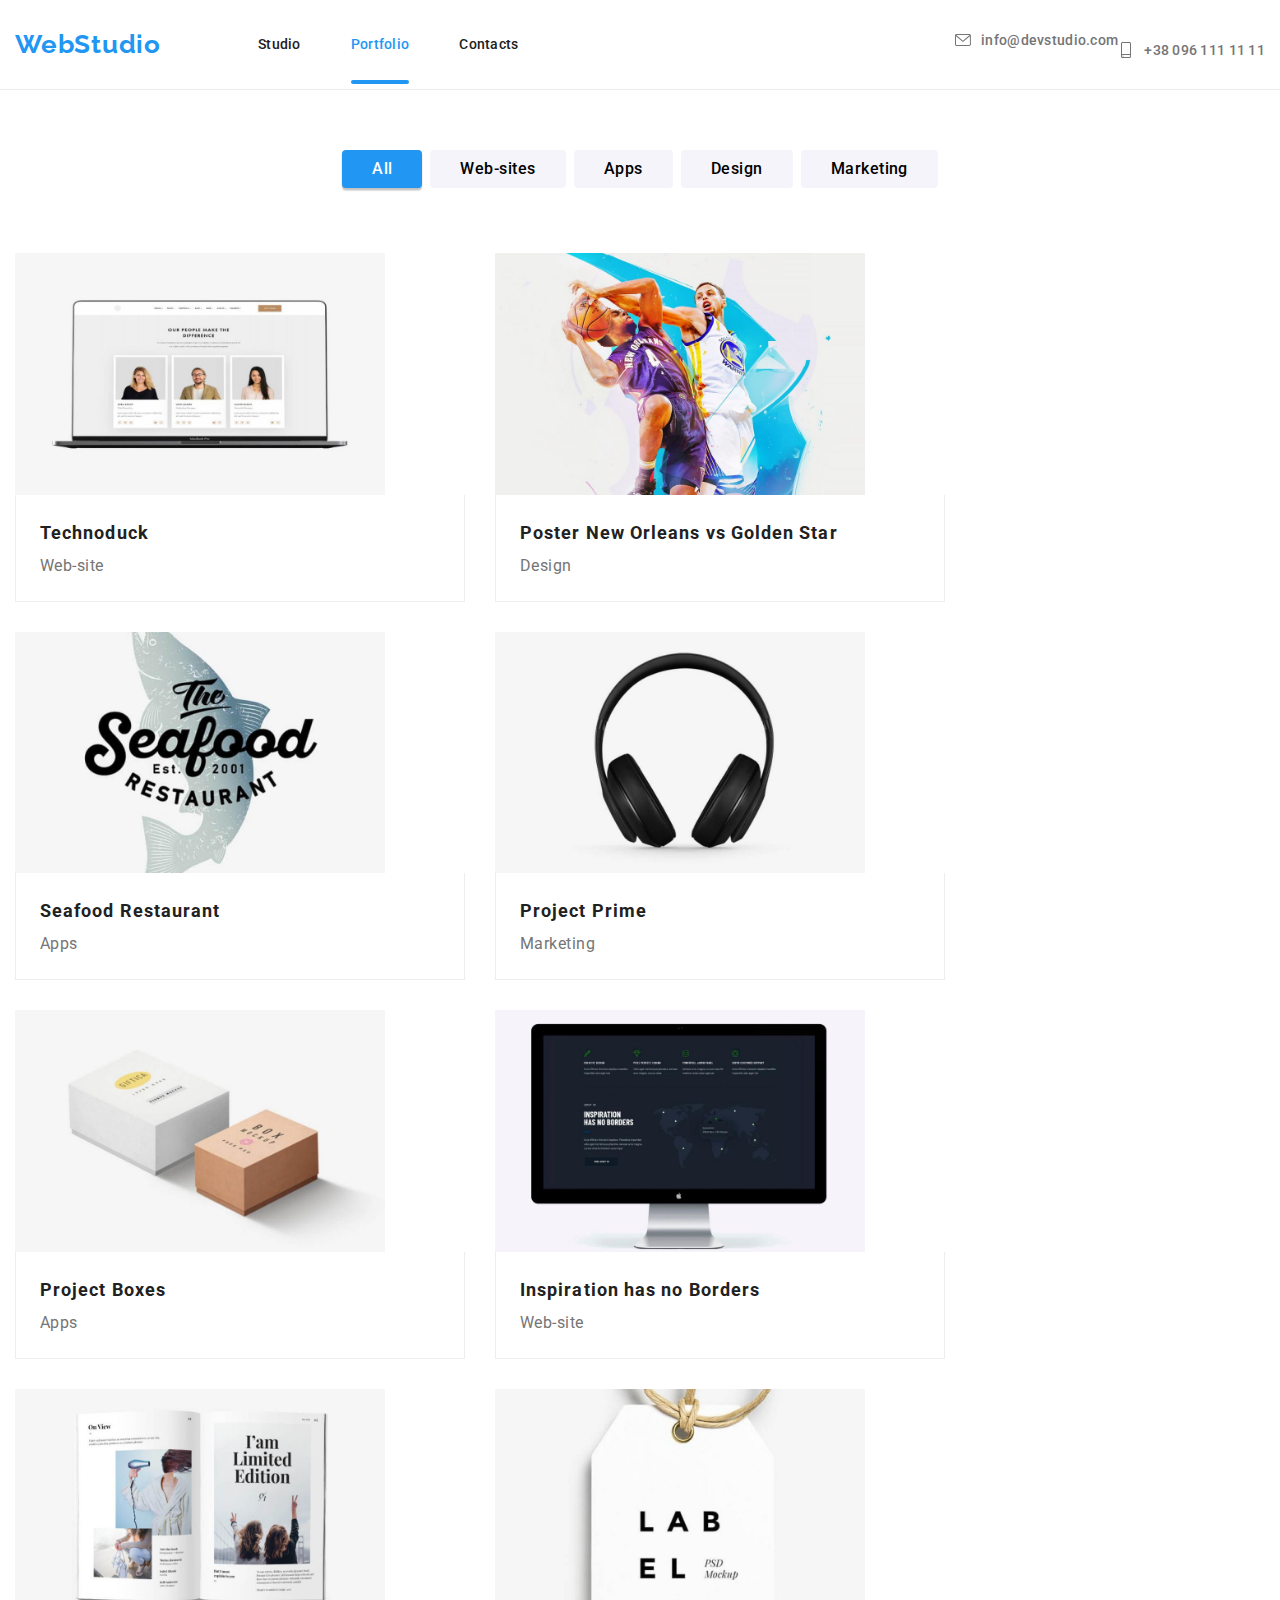
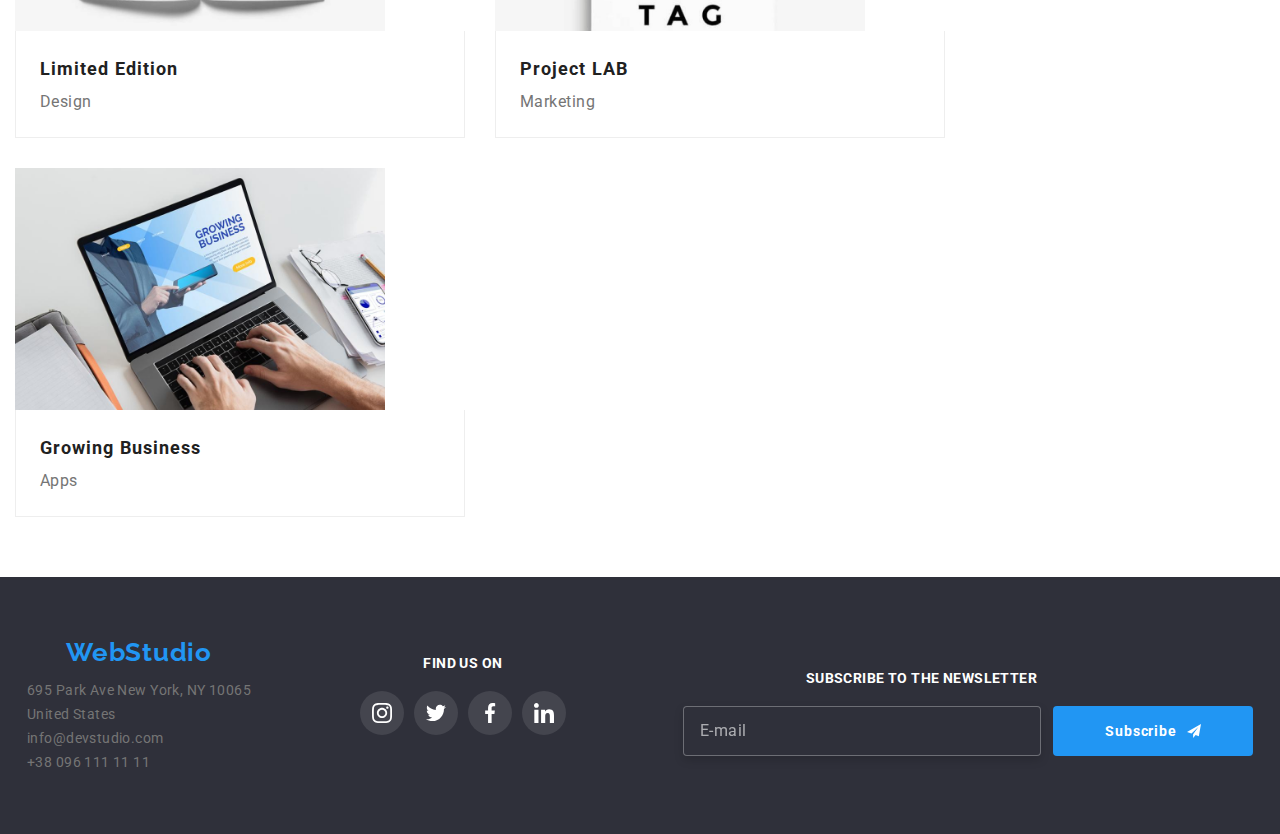
==== commit 738e5f8a: "footer updates" ====
--- a/portfolio.html
+++ b/portfolio.html
@@ -380,7 +380,7 @@
           </ul>
         </address>
       </div>
-      <div class="footer-wrapper">
+      <div class="footer-socials-wrapper">
         <h3 class="footer-header">Find Us On</h3>
         <ul class="list social social--margin-top">
           <li class="footer-social__item">
--- a/scss/main.css
+++ b/scss/main.css
@@ -717,11 +717,6 @@
   margin-right: 10px;
 }
 
-@media screen and (min-width: 1200px) {
-  .social {
-    padding-bottom: 0px;
-  }
-}
 .filter {
   display: flex;
   flex-wrap: wrap;
@@ -807,13 +802,21 @@
 .footer-container {
   display: flex;
   flex-direction: column;
-  align-items: center;
-}
-@media screen and (min-width: 1200px) {
+}
+@media screen and (min-width: 768px) {
   .footer-container {
+    flex-direction: row;
+    flex-wrap: wrap;
     justify-content: space-around;
   }
-  .footer-container .footer-wrapper {
+}
+@media screen and (min-width: 1200px) {
+  .footer-container {
+    flex-wrap: nowrap;
+    flex-direction: row;
+    align-items: center;
+  }
+  .footer-container .footer-socials-wrapper {
     margin-left: 70px;
   }
 }
@@ -929,8 +932,39 @@
   background-size: cover;
 }
 
+@media screen and (min-width: 768px) {
+  .advantage {
+    display: flex;
+    flex-wrap: wrap;
+  }
+}
+@media screen and (min-width: 1200px) {
+  .advantage {
+    flex-wrap: nowrap;
+  }
+}
+
 .advantage__item {
   width: 450px;
+}
+@media screen and (min-width: 768px) {
+  .advantage__item {
+    width: 354px;
+  }
+}
+@media screen and (min-width: 1200px) {
+  .advantage__item {
+    width: 270px;
+  }
+}
+
+.advantage__item:nth-child(odd) {
+  margin-right: 30px;
+}
+@media screen and (min-width: 1200px) {
+  .advantage__item:nth-child(odd) {
+    margin-right: 0;
+  }
 }
 
 .advantage__wrapper {
@@ -941,6 +975,11 @@
   margin-bottom: 30px;
   text-align: center;
 }
+@media screen and (min-width: 768px) {
+  .advantage__wrapper {
+    width: 354px;
+  }
+}
 
 .advantage__icon {
   margin-top: 25px;
@@ -966,18 +1005,10 @@
 }
 
 @media screen and (min-width: 1200px) {
-  .advantage {
-    display: flex;
-  }
-  .advantage__item {
-    width: 270px;
-  }
   .advantage__item:not(:last-child) {
     margin-right: 30px;
   }
   .advantage__wrapper {
-    display: flex;
-    justify-content: center;
     align-items: center;
     width: 270px;
   }
@@ -1059,14 +1090,19 @@
   margin-bottom: 16px;
 }
 
-@media screen and (min-width: 1200px) {
+@media screen and (min-width: 768px) {
   .team {
     display: flex;
-  }
-  .team__item {
-    display: flex;
-    flex-direction: column;
-  }
+    flex-wrap: wrap;
+  }
+}
+@media screen and (min-width: 1200px) {
+  .team {
+    flex-wrap: nowrap;
+  }
+}
+
+@media screen and (min-width: 1200px) {
   .team__item:not(:last-child) {
     margin-right: 30px;
   }
@@ -1081,21 +1117,35 @@
   }
 }
 
+.clients__item:nth-child(-n+4) {
+  margin-bottom: 30px;
+}
+@media screen and (min-width: 768px) {
+  .clients__item:nth-child(4) {
+    margin-bottom: 0px;
+  }
+}
+@media screen and (min-width: 1200px) {
+  .clients__item {
+    margin-bottom: 0;
+  }
+}
 .clients__item:nth-child(odd) {
   margin-right: 30px;
 }
-@media screen and (min-width: 1200px) {
+@media screen and (min-width: 768px) {
   .clients__item:nth-child(odd) {
     margin-right: 0;
   }
 }
-
-.clients__item:nth-child(-n+4) {
-  margin-bottom: 30px;
-}
-@media screen and (min-width: 1200px) {
-  .clients__item:nth-child(-n+4) {
-    margin-right: 0;
+@media screen and (min-width: 768px) {
+  .clients__item:not(:last-child) {
+    margin-right: 30px;
+  }
+}
+@media screen and (min-width: 768px) {
+  .clients__item:nth-child(3) {
+    margin-right: 0px;
   }
 }
 
@@ -1116,17 +1166,17 @@
   border: 1px solid #2196F3;
   color: #2196F3;
 }
+@media screen and (min-width: 768px) {
+  .clients__link {
+    width: 226px;
+  }
+}
 @media screen and (min-width: 1200px) {
   .clients__link {
     width: 170px;
   }
 }
 
-@media screen and (min-width: 1200px) {
-  .clients__item:not(:last-child) {
-    margin-right: 30px;
-  }
-}
 .clients__icon {
   fill: currentColor;
 }
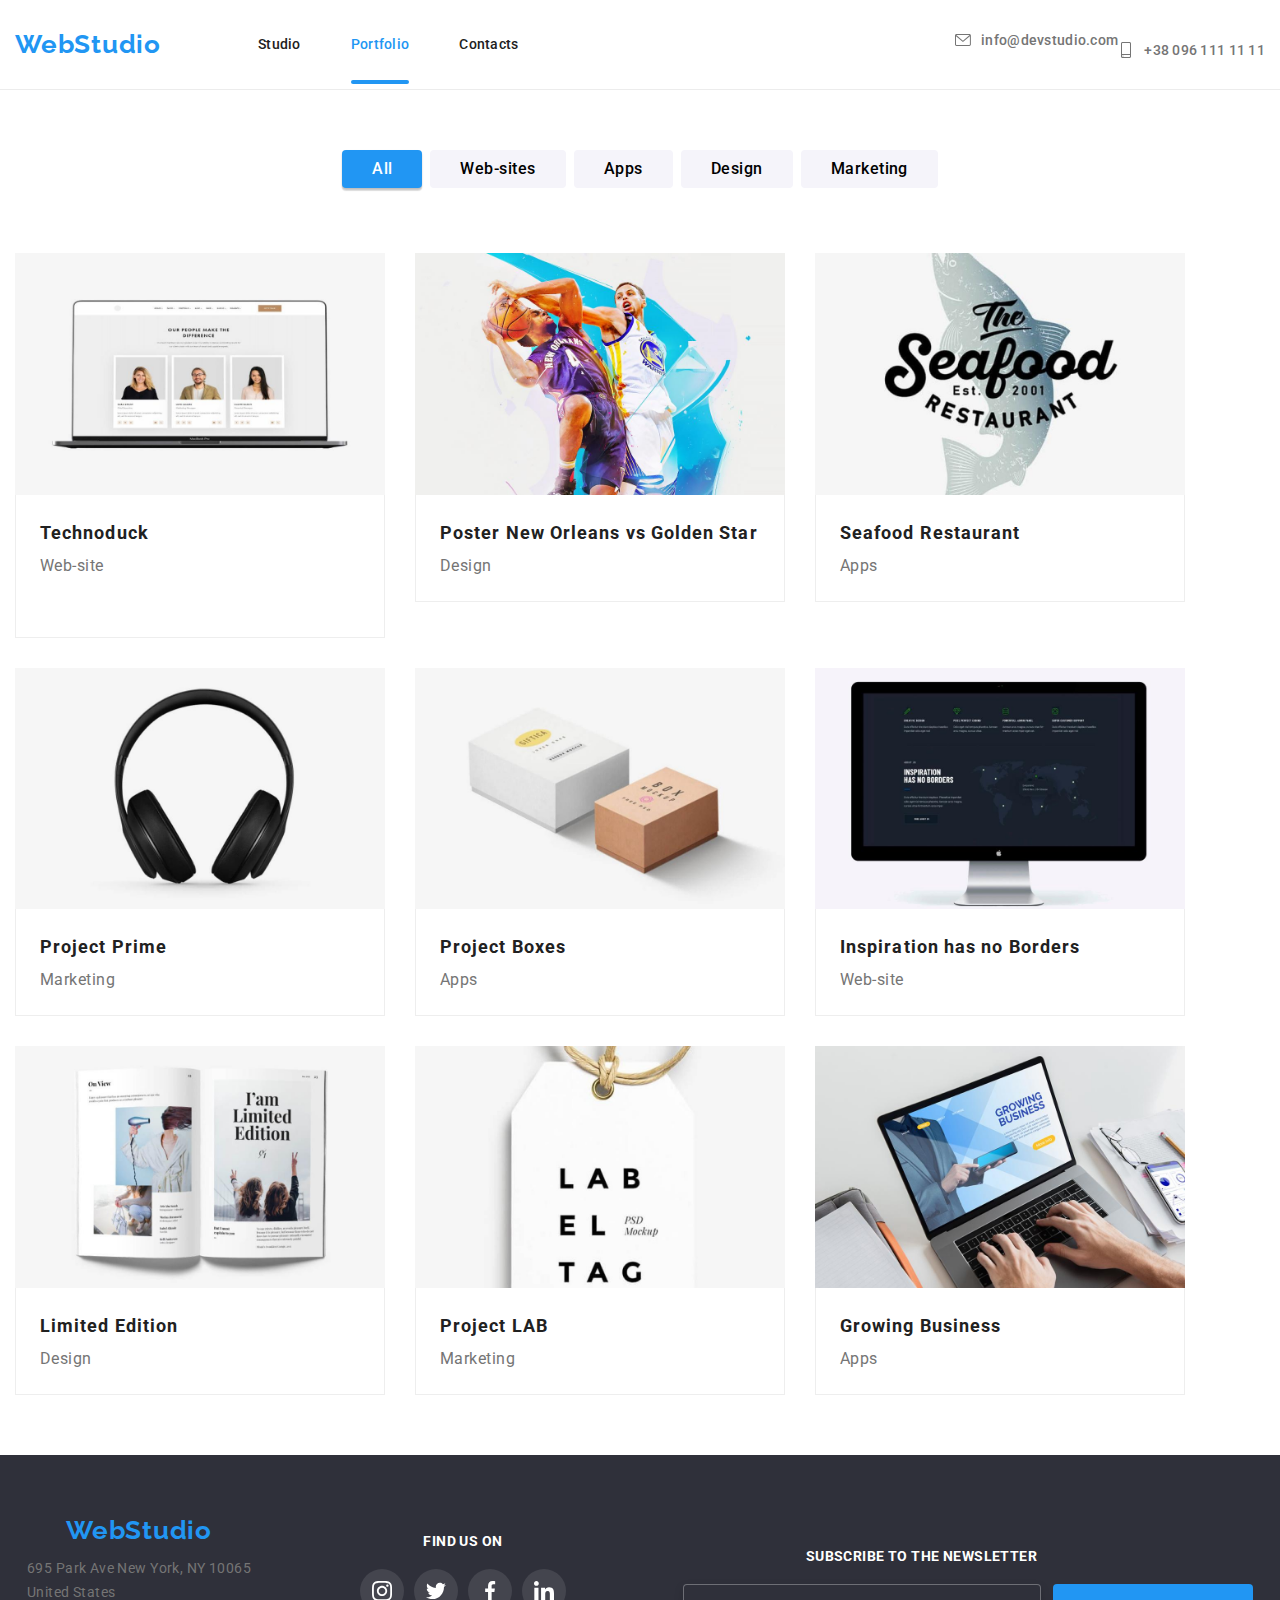
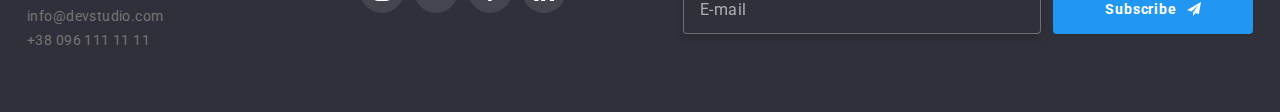
==== commit 50413c98: "project section" ====
--- a/portfolio.html
+++ b/portfolio.html
@@ -108,7 +108,7 @@
                     <h3 class="project__header">
                       Technoduck
                     </h3>
-                    <p class="project__filter">
+                    <p class="project__filter item-padding-bottom">
                       Web-site
                     </p>
                   </div>
--- a/scss/main.css
+++ b/scss/main.css
@@ -721,6 +721,11 @@
   display: flex;
   flex-wrap: wrap;
   margin-bottom: 40px;
+}
+@media screen and (min-width: 768px) {
+  .filter {
+    justify-content: center;
+  }
 }
 @media screen and (min-width: 1200px) {
   .filter {
@@ -1192,7 +1197,12 @@
   margin-left: 30px;
   margin-top: 30px;
   background: #FFFFFF;
-  width: 450px;
+  max-width: 450px;
+}
+@media screen and (min-width: 768px) {
+  .project__item {
+    max-width: calc(50vw - 30px);
+  }
 }
 
 .project__wrapper {
@@ -1218,6 +1228,10 @@
   color: #757575;
 }
 
+.item-padding-bottom {
+  padding-bottom: 36px;
+}
+
 .project__link {
   display: block;
   transition-property: box-shadow, transform;
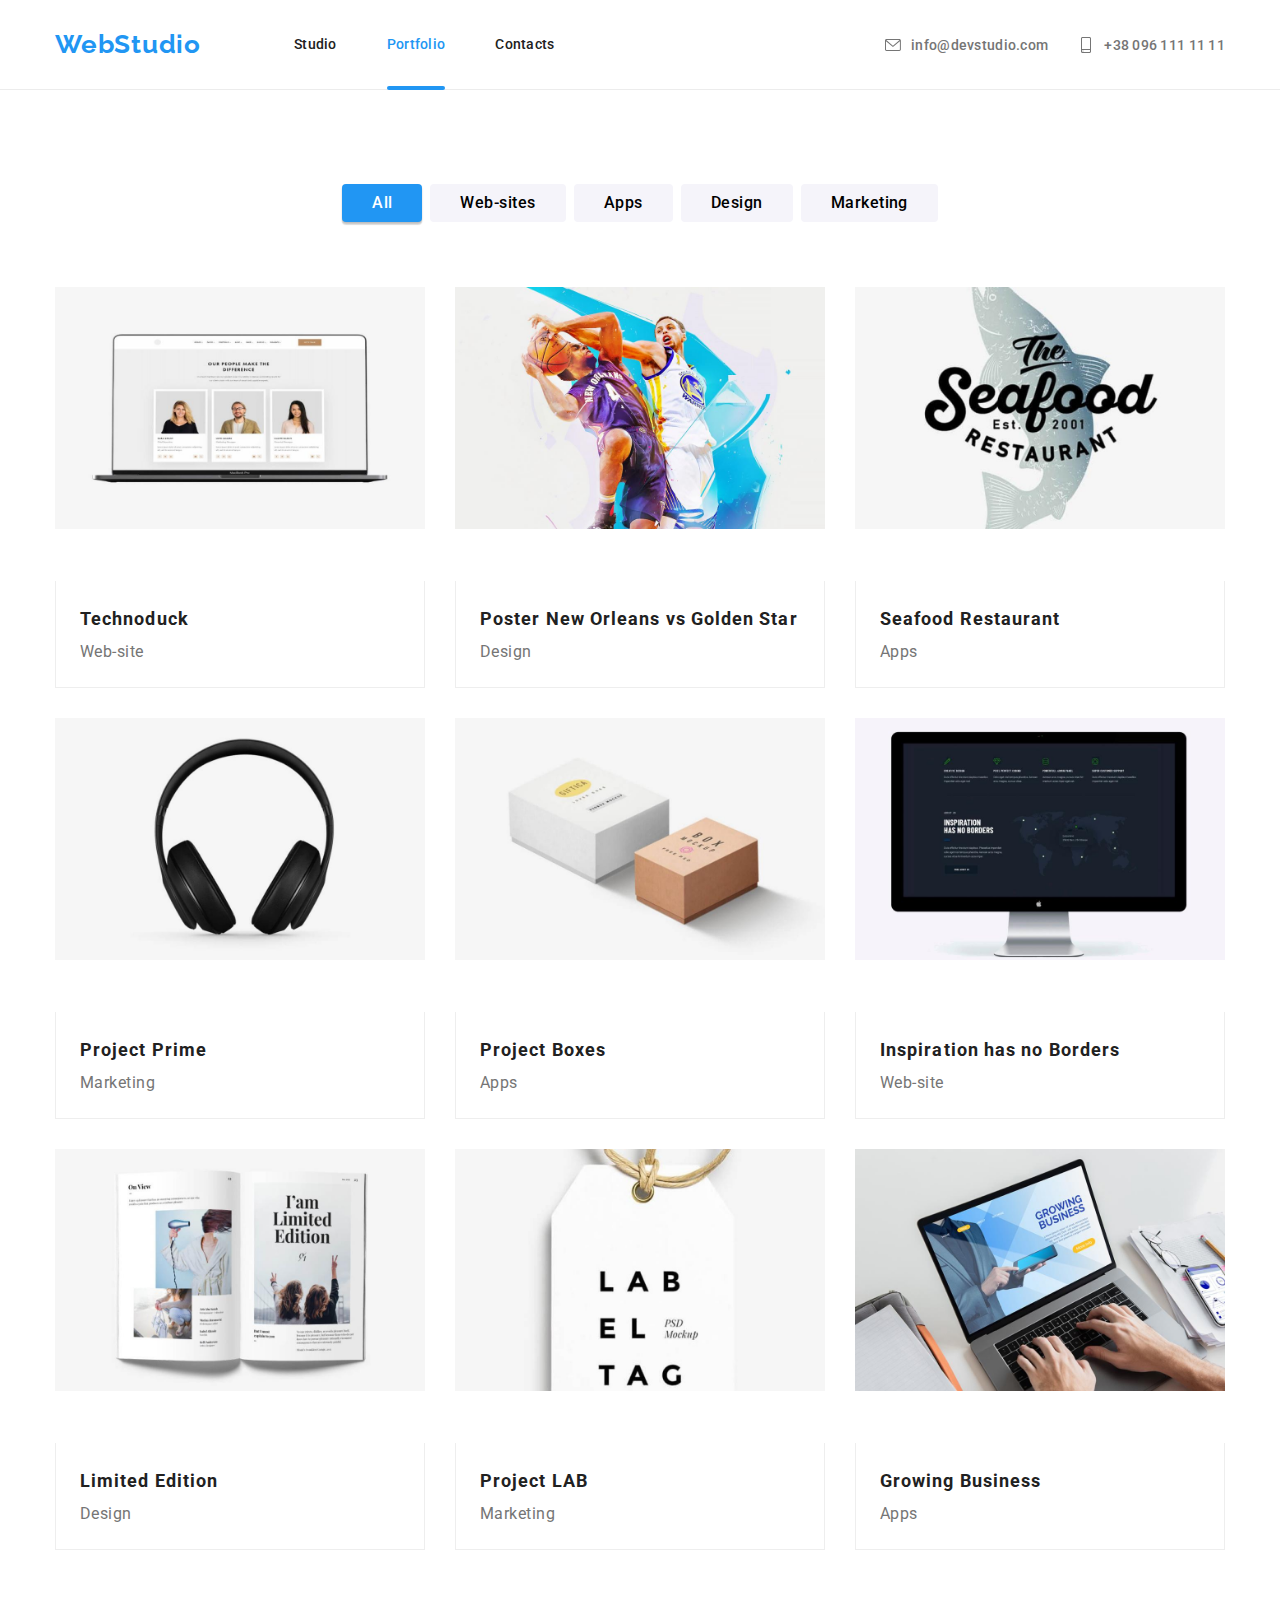
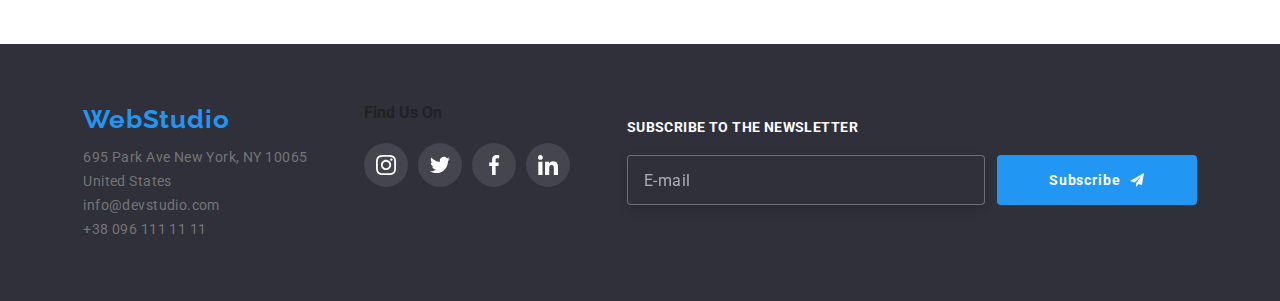
==== commit d485d0a4: "adaptive layout" ====
--- a/portfolio.html
+++ b/portfolio.html
@@ -90,15 +90,16 @@
                     <div class="project-description__wrapper">
                       <img class="img" 
                            alt=" an open laptop on a desk with staff pictures on the screen" 
-                           src="./images/mobile/m-technoduck450.jpg"
+                           src="./images/tablet/t-technoduck354.jpg"
                            srcset="./images/desktop/d-technoduck370.jpg 370w,
                             ./images/desktop/d-technoduck740.jpg 740w,
                             ./images/tablet/t-technoduck354.jpg 354w,
                             ./images/tablet/t-technoduck708.jpg 708w,
                             ./images/mobile/m-technoduck450.jpg 450w,
                             ./images/mobile/m-technoduck900.jpg 900w"
-                           sizes="(min-width: 1200px 370px),
-                        (min-width: 768px 354px), (max-width: 480px 450px), 100vw" />
+                            sizes="(min-width: 1200px 370),
+                            min-width: 768px 354px) and (max-width 1199px 354px), 
+                            (max-width: 480px 450px)" />
                       <div class="project__overlay ">
                         <p class="project__text">Technoduck is a state-of-the-art coronavirus distribution platform. Companies use this platform for digital espionage
                         and attacks on competitors' secure servers.</p>
@@ -119,15 +120,16 @@
                     <div class="project-description__wrapper">
                       <img class="img"
                            alt="Poster of two basketball players doing fancy moves with some fun colors"
-                           src="./images/mobile/m-postervs450.jpg"
+                           src="./images/tablet/t-postervs354.jpg"
                            srcset="./images/desktop/d-postervs370.jpg 370w,
                             ./images/desktop/d-postervs740.jpg 740w,
                             ./images/tablet/t-postervs354.jpg 354w,
                             ./images/tablet/t-postervs708.jpg 708w,
                             ./images/mobile/m-postervs450.jpg 450w,
                             ./images/mobile/m-postervs900.jpg 900w"
-                           sizes="(min-width: 1200px 370px),
-                            (min-width: 768px 354px), (max-width: 480px 450px), 100vw" />
+                            sizes="(min-width: 1200px 370),
+                            min-width: 768px 354px) and (max-width 1199px 354px), 
+                            (max-width: 480px 450px)" />
                       <div class="project__overlay ">
                         <p class="project__text">Technoduck is a state-of-the-art coronavirus distribution platform. Companies use this platform for digital
                           espionage
@@ -149,15 +151,16 @@
                     <div class="project-description__wrapper">
                     <img class="img"
                            alt="logo of fish with restaurant name layed over it"
-                           src="./images/mobile/m-seafood-450.jpg"
+                           src="./images/tablet/t-seafood354.jpg"
                            srcset="./images/desktop/d-seafood370.jpg 370w,
                             ./images/desktop/d-seafood740.jpg 740w,
                             ./images/tablet/t-seafood354.jpg 354w,
                             ./images/tablet/t-seafood708.jpg 708w,
                             ./images/mobile/m-seafood450.jpg 450w,
                             ./images/mobile/m-seafood900.jpg 900w"
-                           sizes="(min-width: 1200px 370px),
-                             (min-width: 768px 354px), (max-width: 480px 450px), 100vw" />
+                            sizes="(min-width: 1200px 370),
+                            min-width: 768px 354px) and (max-width 1199px 354px), 
+                            (max-width: 480px 450px)" />
                     <div class="project__overlay ">
                       <p class="project__text">Technoduck is a state-of-the-art coronavirus distribution platform. Companies use this platform for digital
                          espionage
@@ -179,15 +182,16 @@
                     <div class="project-description__wrapper">
                       <img class="img"
                          alt="image of full coverage all black headphones close up against an off-white background"
-                         src="./images/mobile/m-pprime450.jpg"
+                         src="./images/tablet/t-pprime354.jpg"
                           srcset="./images/desktop/d-pprime370.jpg 370w,
                             ./images/desktop/d-pprime740.jpg 740w,
                             ./images/tablet/t-pprime354.jpg 354w,
                             ./images/tablet/t-pprime708.jpg 708w,
                             ./images/mobile/m-pprime450.jpg 450w,
                             ./images/mobile/m-pprime900.jpg 900w"
-                          sizes="(min-width: 1200px 370),
-                            (min-width: 768px 354px), (max-width: 480px 450px), 100vw" />
+                           sizes="(min-width: 1200px 370),
+                            min-width: 768px 354px) and (max-width 1199px 354px), 
+                            (max-width: 480px 450px)" />
                      <div class="project__overlay ">
                        <p class="project__text">Technoduck is a state-of-the-art coronavirus distribution platform. Companies use this platform for digital
                          espionage
@@ -209,15 +213,16 @@
                     <div class="project-description__wrapper">
                       <img class="img"
                          alt="two fancy packaging boxes on an off-white surface"
-                         src="./images/mobile/m-pboxes450.jpg"
+                         src="./images/tablet/t-pboxes354.jpg"
                          srcset="./images/desktop/d-pboxes370.jpg 370w,
                             ./images/desktop/d-pboxes740.jpg 740w,
                             ./images/tablet/t-pboxes354.jpg 354w,
                             ./images/tablet/t-pboxes708.jpg 708w,
                             ./images/mobile/m-pboxes450.jpg 450w,
                             ./images/mobile/m-pboxes900.jpg 900w"
-                         sizes="(min-width: 1200px 370),
-                          (min-width: 768px 354px), (max-width: 480px 450px), 100vw" />
+                          sizes="(min-width: 1200px 370),
+                            min-width: 768px 354px) and (max-width 1199px 354px), 
+                            (max-width: 480px 450px)" />
                       <div class="project__overlay ">
                         <p class="project__text">Technoduck is a state-of-the-art coronavirus distribution platform. Companies use this platform for digital
                           espionage
@@ -239,15 +244,16 @@
                     <div class="project-description__wrapper">
                       <img class="img"
                       alt="a desktop screen on a desk with an attractive website pulled up on screen"
-                      src="./images/mobile/m-inspiration450.jpg"
+                      src="./images/tablet/t-inspiration354.jpg"
                       srcset="./images/desktop/d-inspiration370.jpg 370w,
                             ./images/desktop/d-inspiration740.jpg 740w,
                             ./images/tablet/t-inspiration354.jpg 354w,
                             ./images/tablet/t-inspiration708.jpg 708w,
                             ./images/mobile/m-inspiration450.jpg 450w,
                             ./images/mobile/m-inspiration900.jpg 900w"
-                      sizes="(min-width: 1200px 370),
-                        (min-width: 768px 354px), (max-width: 480px 450px), 100vw" />
+                       sizes="(min-width: 1200px 370),
+                            min-width: 768px 354px) and (max-width 1199px 354px), 
+                            (max-width: 480px 450px)" />
                   <div class="project__overlay ">
                     <p class="project__text">Technoduck is a state-of-the-art coronavirus distribution platform. Companies use this platform for digital
                       espionage
@@ -269,7 +275,7 @@
                     <div class="project-description__wrapper">
                       <img class="img"
                       alt="an open magazine on an off-white background open to an article with a beautiful layout"
-                     src="./images/mobile/m-limited450.jpg"
+                     src="./images/tablet/t-limited354.jpg"
                     srcset="./images/desktop/d-limited370.jpg 370w,
                             ./images/desktop/d-limited740.jpg 740w,
                             ./images/tablet/t-limited354.jpg 354w,
@@ -301,15 +307,16 @@
                     <div class="project-description__wrapper">
                       <img class="img"
                       alt="a close up mock up for a rectangular/hexagonal shaped label closeup"
-                      src="./images/mobile/m-plabel450.jpg"
+                      src="./images/tablet/t-plabel354.jpg"
                       srcset="./images/desktop/d-plabel370.jpg 370w,
-                            ./images/desktop/d-plabel740.jpg 740w,
+                            ./images/desktop/d-plabel708.jpg 740w,
                             ./images/tablet/t-plabel354.jpg 354w,
                             ./images/tablet/t-plabel708.jpg 708w,
                             ./images/mobile/m-plabel450.jpg 450w,
                             ./images/mobile/m-plabel900.jpg 900w"
-                      sizes="(min-width: 1200px 370),
-                        min-width: 768px 354px), (max-width: 480px 450px), 100vw" />
+                       sizes="(min-width: 1200px 370),
+                            min-width: 768px 354px) and (max-width 1199px 354px), 
+                            (max-width: 480px 450px)" />
                   <div class="project__overlay ">
                     <p class="project__text">Technoduck is a state-of-the-art coronavirus distribution platform. Companies use this platform for digital
                       espionage
@@ -331,15 +338,16 @@
                     <div class="project-description__wrapper">
                       <img class="img"
                         alt="a laptop with hands typing and a stack of papers against a grey surface"
-                        src="./images/mobile/m-business450.jpg"
+                        src="./images/tablet/t-business354.jpg"
                         srcset="./images/desktop/d-business370.jpg 370w,
                             ./images/desktop/d-business740.jpg 740w,
                             ./images/tablet/t-business354.jpg 354w,
                             ./images/tablet/t-business708.jpg 708w,
                             ./images/mobile/m-business450.jpg 450w,
                             ./images/mobile/m-business900.jpg 900w"
-                        sizes="(min-width: 1200px 370),
-                          (min-width: 768px 354px), (max-width: 480px 450px), 100vw" />
+                        sizes="(max-width: 480px 450px),
+                          min-width: 768px 354px) and (max-width 1199px 354px),  
+                          min-width: 1200px 370)" />
                     <div class="project__overlay ">
                       <p class="project__text">Technoduck is a state-of-the-art coronavirus distribution platform. Companies use this platform for digital
                         espionage
@@ -465,6 +473,13 @@
   </div>
 </div>
 
+
+<!-- 
+  possible sizes mess up for projects images
+  sizes="(min-width: 1200px 370),
+(min-width: 768px 354px), (max-width: 480px 450px), 100vw" -->
+
+
 <!--SCRIPTS-->
   <script defer src="./js/mobile-menu.js"></script>
 </body>
--- a/scss/main.css
+++ b/scss/main.css
@@ -54,9 +54,28 @@
 }
 
 .container {
-  width: 100vw;
+  max-width: 480px;
   margin: 0 auto;
   padding: 0 15px;
+}
+@media screen and (min-width: 768px) {
+  .container {
+    max-width: 768px;
+  }
+}
+@media screen and (min-width: 1200px) {
+  .container {
+    max-width: 1200px;
+  }
+}
+
+.container-desktop {
+  display: none;
+}
+@media screen and (min-width: 1200px) {
+  .container-desktop {
+    display: unset;
+  }
 }
 
 .section {
@@ -64,9 +83,18 @@
   padding-bottom: 60px;
 }
 @media screen and (min-width: 1200px) {
-  .section .section {
+  .section {
     padding-top: 94px;
     padding-bottom: 94px;
+  }
+}
+
+.section-desktop {
+  display: none;
+}
+@media screen and (min-width: 1200px) {
+  .section-desktop {
+    display: unset;
   }
 }
 
@@ -100,7 +128,7 @@
 }
 @media screen and (min-width: 1200px) {
   .logo--footer {
-    margin: 0 0 10px;
+    margin: 0 65px 10px 0;
   }
 }
 
@@ -258,12 +286,6 @@
 
 .hero-button {
   padding: 10px 20px;
-  margin-left: 140px;
-}
-@media screen and (min-width: 768px) {
-  .hero-button {
-    margin-left: 284px;
-  }
 }
 
 .form__button {
@@ -281,8 +303,6 @@
   padding: 10px 0px;
   width: 200px;
   margin-left: 12px;
-  margin-top: 20px;
-  margin-bottom: 60px;
 }
 @media screen and (min-width: 1200px) {
   .subscription-button {
@@ -322,6 +342,11 @@
     padding: 23px 0;
   }
 }
+@media screen and (min-width: 1600px) {
+  .nav {
+    margin-right: 50px;
+  }
+}
 
 .navbar {
   display: none;
@@ -330,7 +355,12 @@
 @media screen and (min-width: 768px) {
   .navbar {
     display: flex;
-    margin-left: 97px;
+    margin-left: 88px;
+  }
+}
+@media screen and (min-width: 1200px) {
+  .navbar {
+    margin-left: 93px;
   }
 }
 
@@ -370,6 +400,11 @@
   height: 4px;
   border-radius: 2px;
 }
+@media screen and (min-width: 1200px) {
+  .current-link::after {
+    bottom: -7px;
+  }
+}
 
 .current-link {
   color: #2196F3;
@@ -388,6 +423,14 @@
   .header-contacts {
     display: flex;
   }
+}
+
+.header-contact__item {
+  padding: 5px 0 5px 0;
+}
+
+.header-contact__item:first-child {
+  margin-right: 30px;
 }
 
 .header-contact__link {
@@ -417,10 +460,6 @@
 .header-contact__icon {
   fill: currentColor;
   margin-right: 10px;
-}
-
-.header-contact__item:not(:first-child) {
-  padding-top: 10px;
 }
 
 .backdrop {
@@ -443,7 +482,7 @@
   flex-direction: column;
   justify-content: center;
   position: relative;
-  width: 450px;
+  width: calc(100vw - 30px);
   padding: 40px;
   background-color: #FFFFFF;
   box-shadow: 0px 1px 3px rgba(0, 0, 0, 0.12), 0px 1px 1px rgba(0, 0, 0, 0.14), 0px 2px 1px rgba(0, 0, 0, 0.2);
@@ -452,9 +491,14 @@
   transition-duration: 250ms;
   transition-timing-function: cubic-bezier(0.4, 0, 0.2, 1);
 }
-@media screen and (min-width: 1200px) {
+@media screen and (min-width: 768px) {
   .modal {
-    width: 0px;
+    max-width: 450px;
+  }
+}
+@media screen and (min-width: 1200px) {
+  .modal {
+    max-width: 528px;
   }
 }
 
@@ -750,120 +794,58 @@
 
 .footer {
   background-color: #2F303A;
-}
-@media screen and (min-width: 1200px) {
-  .footer {
-    padding: 60px 0;
-  }
-}
-
-.footer-logo-wrapper {
-  display: flex;
-  flex-direction: column;
-  align-items: center;
-  margin-right: 15px;
-}
-
-.address__item {
-  text-align: center;
-}
-@media screen and (min-width: 1200px) {
-  .address__item {
-    text-align: left;
-  }
-}
-
-.footer-address-link {
-  color: #757575;
-  font-weight: 400;
-  line-height: 24px;
-  font-size: 14px;
-  letter-spacing: 0.03em;
-  transition-property: color;
-  transition-duration: 250ms;
-  transition-timing-function: cubic-bezier(0.4, 0, 0.2, 1);
-}
-.footer-address-link:focus, .footer-address-link:hover {
-  color: #FFFFFF;
-}
-
-.footer-header {
+  padding: 60px 0;
+}
+
+.footer-container {
+  display: flex;
+  justify-content: space-around;
+}
+
+.subscription__header, .social__header {
   font-weight: 700;
   font-size: 14px;
   line-height: 16px;
   letter-spacing: 0.03em;
   text-transform: uppercase;
   color: #FFFFFF;
-  margin-top: 48px;
-  text-align: center;
-}
-@media screen and (min-width: 1200px) {
-  .footer-header {
-    margin-top: 15px;
-    text-align: none;
-  }
-}
-
-.footer-container {
-  display: flex;
-  flex-direction: column;
-}
-@media screen and (min-width: 768px) {
-  .footer-container {
-    flex-direction: row;
-    flex-wrap: wrap;
-    justify-content: space-around;
-  }
-}
-@media screen and (min-width: 1200px) {
-  .footer-container {
-    flex-wrap: nowrap;
-    flex-direction: row;
-    align-items: center;
-  }
-  .footer-container .footer-socials-wrapper {
-    margin-left: 70px;
-  }
+  margin-top: 15px;
+}
+
+.footer-address-link {
+  color: #757575;
+  font-weight: 400;
+  line-height: 24px;
+  font-size: 14px;
+  letter-spacing: 0.03em;
+  transition-property: color;
+  transition-duration: 250ms;
+  transition-timing-function: cubic-bezier(0.4, 0, 0.2, 1);
+}
+.footer-address-link:focus, .footer-address-link:hover {
+  color: #FFFFFF;
+}
+
+.footer-wrapper {
+  margin-left: 70px;
+}
+
+.subscription-header {
+  display: flex;
 }
 
 .subscription-form {
   display: flex;
-  flex-direction: column;
+  flex-direction: row;
   align-items: center;
 }
-@media screen and (min-width: 1200px) {
-  .subscription-form {
-    flex-direction: row;
-  }
-}
-
-.subscription {
-  display: flex;
-  flex-direction: column;
-  align-items: center;
-}
-
-.subscription__header {
-  font-weight: 700;
-  font-size: 14px;
-  line-height: 16px;
-  letter-spacing: 0.03em;
-  text-transform: uppercase;
-  color: #FFFFFF;
-  margin-top: 60px;
-}
-@media screen and (min-width: 1200px) {
-  .subscription__header {
-    margin-top: 15px;
-  }
-}
 
 .subscription__input {
+  display: flex;
   box-sizing: border-box;
   padding-left: 16px;
   height: 50px;
-  width: 450px;
-  margin-top: 20px;
+  width: 358px;
   font-size: 16px;
   background-color: #2F303A;
   color: #FFFFFF;
@@ -877,13 +859,6 @@
 .subscription__input:hover, .subscription__input:focus {
   border-color: #FFFFFF;
 }
-@media screen and (min-width: 1200px) {
-  .subscription__input {
-    display: flex;
-    margin-left: 93px;
-    width: 358px;
-  }
-}
 
 #footer-placeholder::-moz-placeholder {
   font-weight: 400;
@@ -912,6 +887,11 @@
 .subscription__icon {
   padding-left: 10px;
   fill: currentColor;
+}
+
+.subscription__header {
+  display: flex;
+  margin-bottom: 20px;
 }
 
 .hero-heading {
@@ -924,6 +904,12 @@
   color: #FFFFFF;
   margin-bottom: 30px;
 }
+@media screen and (min-width: 1200px) {
+  .hero-heading {
+    font-size: 44px;
+    line-height: 136%;
+  }
+}
 
 @media screen and (min-device-pixel-ratio: 2), (-webkit-min-device-pixel-ratio: 2), screen and (-webkit-min-device-pixel-ratio: 2), screen and (min-resolution: 192dpi), screen and (min-resolution: 2dppx) {
   .hero {
@@ -936,6 +922,18 @@
   background-image: linear-gradient(rgba(47, 48, 58, 0.4), rgba(47, 48, 58, 0.4)), url(../images/mobile/m-hero480.jpg);
   background-size: cover;
 }
+@media screen and (min-width: 1200px) {
+  .hero {
+    padding: 200px 0;
+  }
+}
+
+.hero__container {
+  display: flex;
+  justify-content: center;
+  align-items: center;
+  flex-direction: column;
+}
 
 @media screen and (min-width: 768px) {
   .advantage {
@@ -946,6 +944,7 @@
 @media screen and (min-width: 1200px) {
   .advantage {
     flex-wrap: nowrap;
+    justify-content: center;
   }
 }
 
@@ -985,6 +984,17 @@
     width: 354px;
   }
 }
+@media screen and (min-width: 1200px) {
+  .advantage__wrapper {
+    width: 270px;
+  }
+}
+@media screen and (min-width: 1600px) {
+  .advantage__wrapper {
+    display: flex;
+    justify-content: center;
+  }
+}
 
 .advantage__icon {
   margin-top: 25px;
@@ -999,6 +1009,11 @@
   text-transform: uppercase;
   margin-bottom: 10px;
 }
+@media screen and (min-width: 768px) {
+  .advantage__heading {
+    text-align: left;
+  }
+}
 
 .advantage__text {
   font-weight: 400;
@@ -1013,10 +1028,6 @@
   .advantage__item:not(:last-child) {
     margin-right: 30px;
   }
-  .advantage__wrapper {
-    align-items: center;
-    width: 270px;
-  }
   .advantage__icon {
     margin-top: 0x;
   }
@@ -1028,39 +1039,39 @@
   }
 }
 .section-no-top-padding {
-  display: none;
-}
-
-@media screen and (min-width: 1200px) {
-  .section-no-top-padding {
-    padding-top: 0;
-  }
-  .do {
-    display: flex;
-  }
-  .do__item {
-    position: relative;
-  }
-  .do__item:not(:last-child) {
-    margin-right: 30px;
-  }
-  .do__label {
-    font-weight: 700;
-    font-size: 14px;
-    line-height: 16px;
-    letter-spacing: 0.03em;
-    text-align: center;
-    text-transform: uppercase;
-    color: #FFFFFF;
-    position: absolute;
-    background: rgba(47, 48, 58, 0.8);
-    padding: 27px 132px;
-    bottom: 0;
-    left: 0;
-    right: 0;
-    white-space: nowrap;
-  }
-}
+  padding-top: 0px;
+}
+
+.do {
+  display: flex;
+  justify-content: center;
+}
+
+.do__item {
+  position: relative;
+}
+
+.do__item:not(:last-child) {
+  margin-right: 30px;
+}
+
+.do__label {
+  font-weight: 700;
+  font-size: 14px;
+  line-height: 16px;
+  letter-spacing: 0.03em;
+  text-align: center;
+  text-transform: uppercase;
+  color: #FFFFFF;
+  position: absolute;
+  background: rgba(47, 48, 58, 0.8);
+  padding: 27px 132px;
+  bottom: 0;
+  left: 0;
+  right: 0;
+  white-space: nowrap;
+}
+
 .team__item {
   margin-bottom: 30px;
   background-color: #FFFFFF;
@@ -1119,6 +1130,7 @@
 @media screen and (min-width: 1200px) {
   .client {
     flex-wrap: nowrap;
+    justify-content: center;
   }
 }
 
@@ -1151,6 +1163,11 @@
 @media screen and (min-width: 768px) {
   .clients__item:nth-child(3) {
     margin-right: 0px;
+  }
+}
+@media screen and (min-width: 768px) and (min-width: 1200px) {
+  .clients__item:nth-child(3) {
+    margin-right: 30px;
   }
 }
 
@@ -1197,12 +1214,6 @@
   margin-left: 30px;
   margin-top: 30px;
   background: #FFFFFF;
-  max-width: 450px;
-}
-@media screen and (min-width: 768px) {
-  .project__item {
-    max-width: calc(50vw - 30px);
-  }
 }
 
 .project__wrapper {
@@ -1228,10 +1239,6 @@
   color: #757575;
 }
 
-.item-padding-bottom {
-  padding-bottom: 36px;
-}
-
 .project__link {
   display: block;
   transition-property: box-shadow, transform;
@@ -1244,15 +1251,12 @@
 
 .project-description__wrapper {
   position: relative;
+  width: 370px;
+  height: 294px;
   overflow: hidden;
   transition-property: transform;
   transition-duration: 250ms;
   transition-timing-function: cubic-bezier(0.4, 0, 0.2, 1);
-}
-@media screen and (min-width: 1200px) {
-  .project-description__wrapper {
-    width: 370px;
-  }
 }
 
 .project__overlay {
@@ -1272,15 +1276,6 @@
   transition-timing-function: cubic-bezier(0.4, 0, 0.2, 1);
 }
 
-.project__text {
-  padding: 15px 0px 15px;
-}
-@media screen and (min-width: 1200px) {
-  .project__text {
-    padding: 0px;
-  }
-}
-
 .project-description__wrapper:hover .project__overlay {
   transform: translateY(0px);
 }
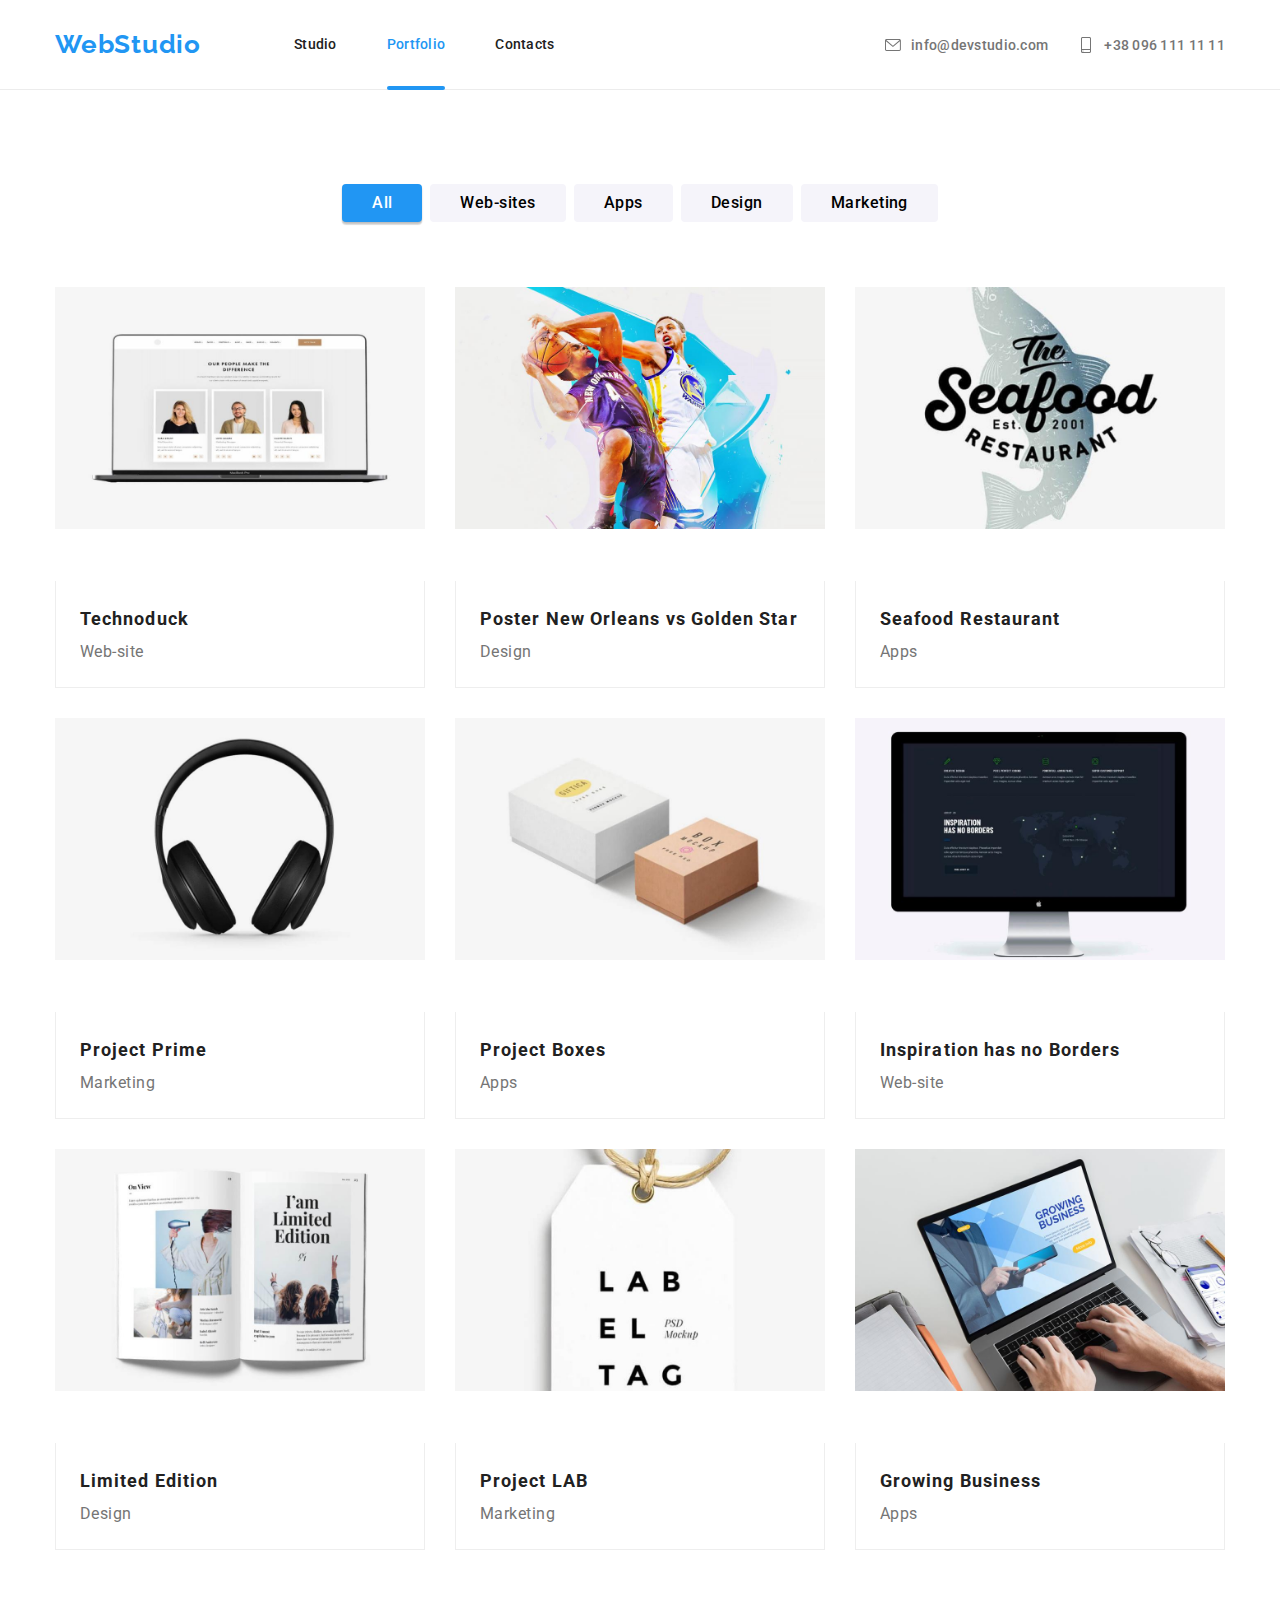
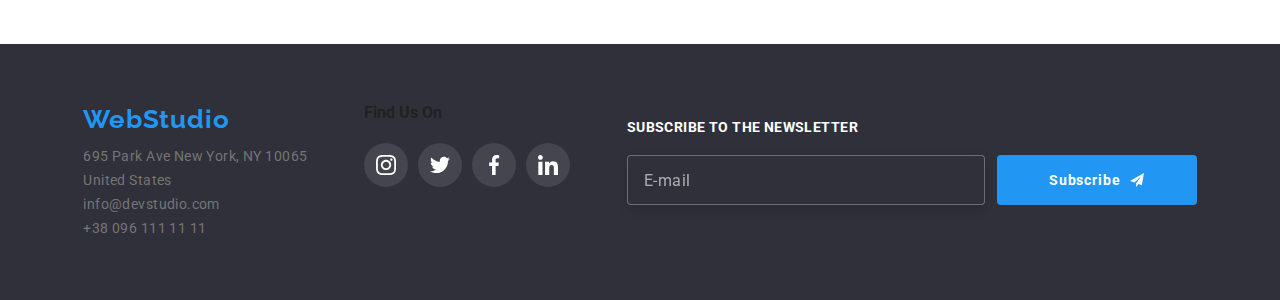
==== commit 775a17da: "adaptive layout and mobile styling" ====
--- a/portfolio.html
+++ b/portfolio.html
@@ -451,7 +451,7 @@
       <a class="link mobile__link" href="./index.html">Studio</a>
     </li>
     <li class="mobile__item">
-      <a class="link mobile__link" href="./portfolio.html">Portfolio</a>
+      <a class="link mobile__link current-link" href="./portfolio.html">Portfolio</a>
     </li>
     <li class="mobile__item">
       <a class="link mobile__link" href="#">Contacts</a>
--- a/scss/main.css
+++ b/scss/main.css
@@ -124,11 +124,11 @@
 
 .logo--footer {
   display: block;
-  margin: 60px 0 13px;
+  margin-bottom: 13px;
 }
 @media screen and (min-width: 1200px) {
   .logo--footer {
-    margin: 0 65px 10px 0;
+    margin-bottom: 9px;
   }
 }
 
@@ -143,7 +143,7 @@
 }
 
 .mobile__hamburger {
-  fill: none;
+  fill: #212121;
   cursor: pointer;
   transition-property: fill;
   transition-duration: 250ms;
@@ -151,6 +151,11 @@
 }
 .mobile__hamburger:hover, .mobile__hamburger:focus {
   fill: #2196F3;
+}
+@media screen and (min-width: 768px) {
+  .mobile__hamburger {
+    fill: none;
+  }
 }
 
 .mobile__wrapper {
@@ -799,7 +804,31 @@
 
 .footer-container {
   display: flex;
-  justify-content: space-around;
+  flex-direction: column;
+  align-items: center;
+}
+@media screen and (min-width: 768px) {
+  .footer-container {
+    flex-direction: row;
+    flex-wrap: wrap;
+    justify-content: space-evenly;
+  }
+}
+@media screen and (min-width: 1200px) {
+  .footer-container {
+    flex-wrap: nowrap;
+    justify-content: space-around;
+    align-items: unset;
+  }
+}
+
+.footer-logo-wrapper {
+  text-align: center;
+}
+@media screen and (min-width: 1200px) {
+  .footer-logo-wrapper {
+    text-align: left;
+  }
 }
 
 .subscription__header, .social__header {
@@ -812,6 +841,30 @@
   margin-top: 15px;
 }
 
+.social__header {
+  text-align: center;
+  margin-top: 38px;
+}
+@media screen and (min-width: 768px) {
+  .social__header {
+    margin-top: 15px;
+  }
+}
+@media screen and (min-width: 1200px) {
+  .social__header {
+    text-align: left;
+  }
+}
+
+.address__item {
+  text-align: center;
+}
+@media screen and (min-width: 1200px) {
+  .address__item {
+    text-align: left;
+  }
+}
+
 .footer-address-link {
   color: #757575;
   font-weight: 400;
@@ -826,26 +879,47 @@
   color: #FFFFFF;
 }
 
-.footer-wrapper {
-  margin-left: 70px;
-}
-
-.subscription-header {
-  display: flex;
+.subscription {
+  display: flex;
+  flex-direction: column;
+  align-items: center;
+  margin-top: 24px;
+}
+@media screen and (min-width: 768px) {
+  .subscription {
+    margin-top: 50px;
+  }
+}
+@media screen and (min-width: 1200px) {
+  .subscription {
+    margin-top: 0px;
+    align-items: unset;
+  }
 }
 
 .subscription-form {
   display: flex;
-  flex-direction: row;
+  flex-direction: column;
   align-items: center;
+}
+@media screen and (min-width: 768px) {
+  .subscription-form {
+    display: flex;
+  }
+}
+@media screen and (min-width: 1200px) {
+  .subscription-form {
+    flex-direction: row;
+  }
 }
 
 .subscription__input {
   display: flex;
   box-sizing: border-box;
   padding-left: 16px;
+  margin-bottom: 20px;
   height: 50px;
-  width: 358px;
+  width: calc(100vw - 30px);
   font-size: 16px;
   background-color: #2F303A;
   color: #FFFFFF;
@@ -858,6 +932,17 @@
 }
 .subscription__input:hover, .subscription__input:focus {
   border-color: #FFFFFF;
+}
+@media screen and (min-width: 768px) {
+  .subscription__input {
+    width: 450px;
+  }
+}
+@media screen and (min-width: 1200px) {
+  .subscription__input {
+    margin-bottom: 0px;
+    width: 358px;
+  }
 }
 
 #footer-placeholder::-moz-placeholder {
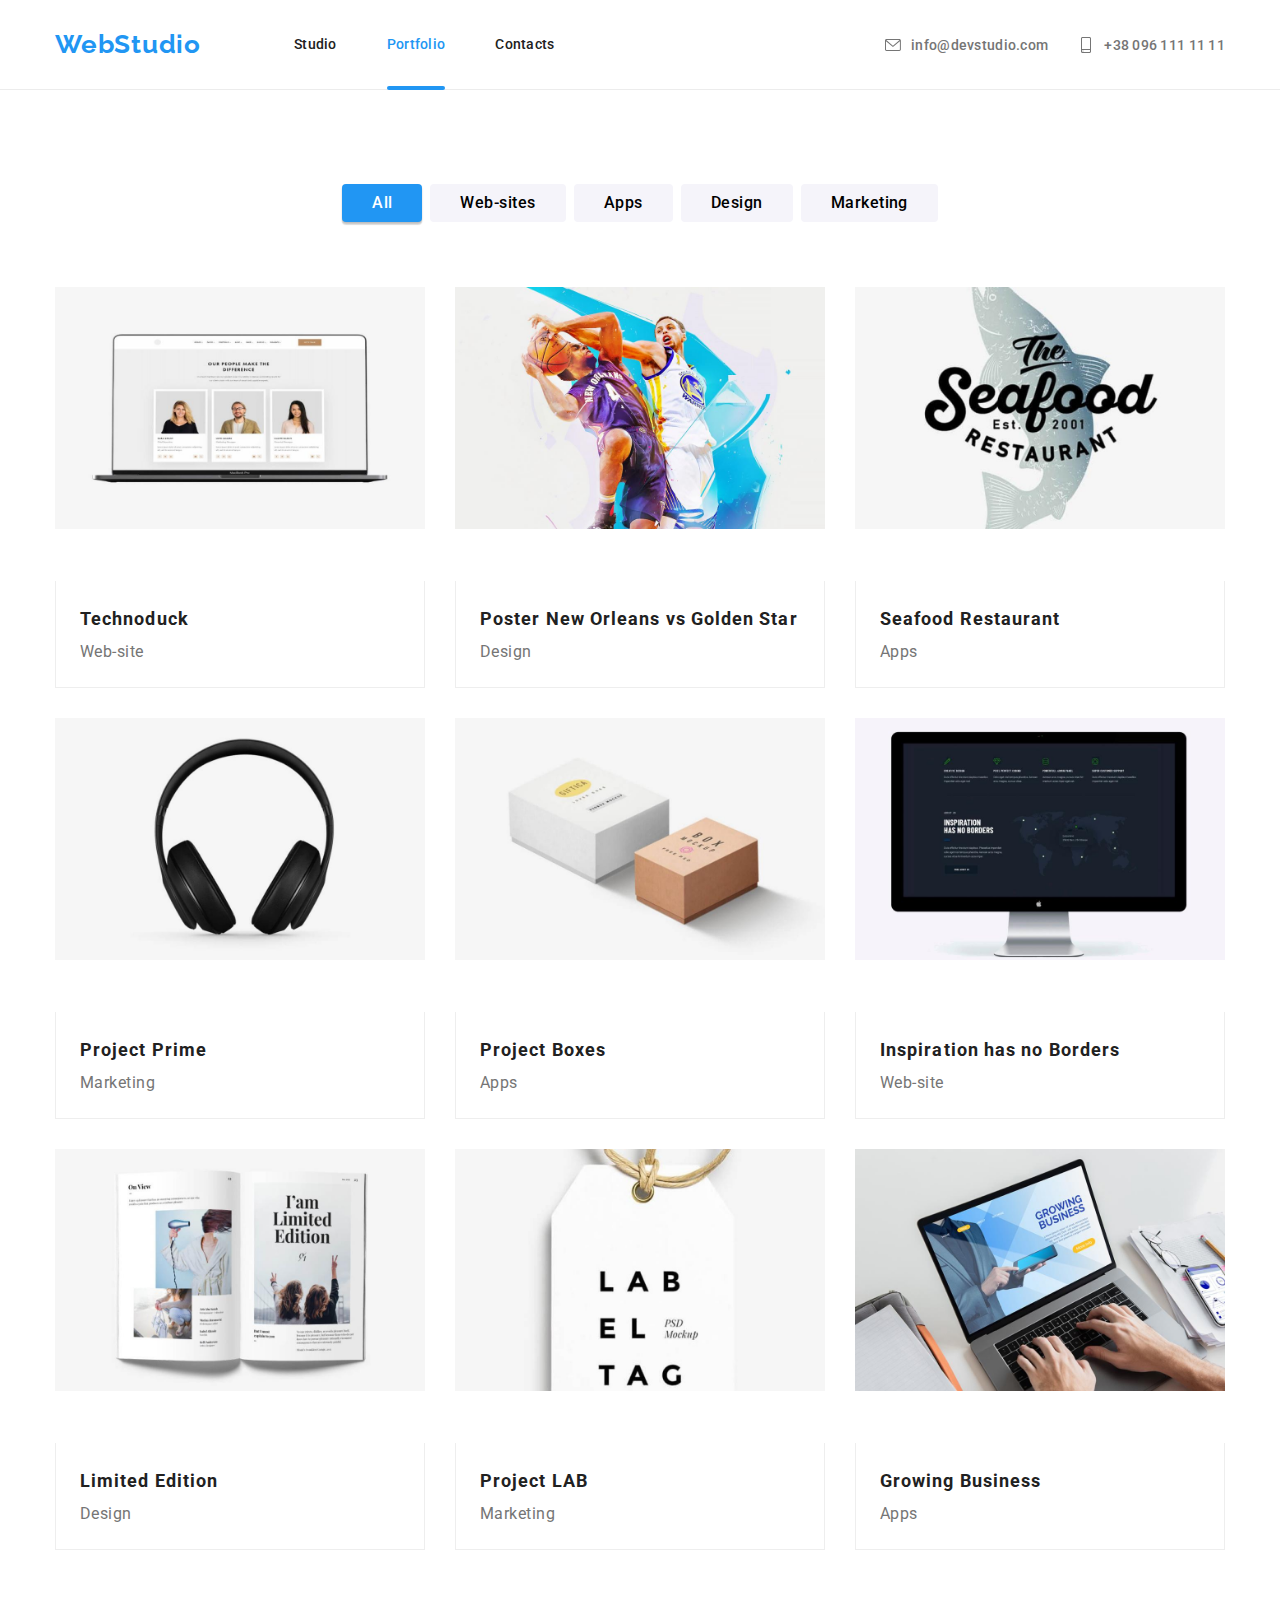
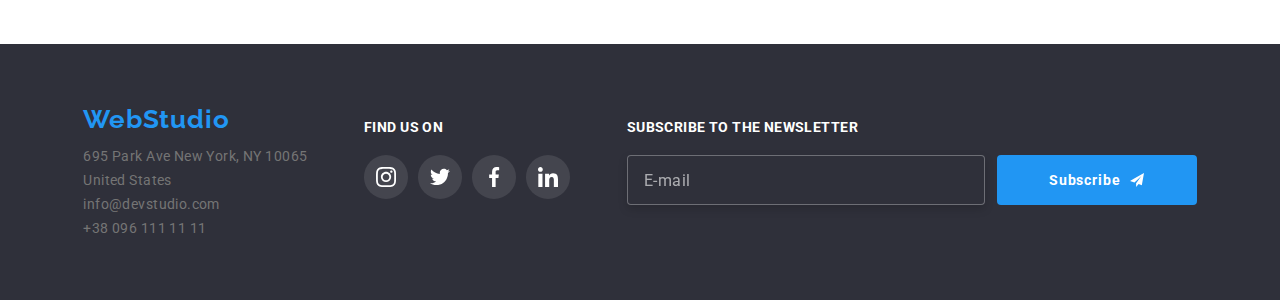
==== commit d5db212e: "portfolio update" ====
--- a/portfolio.html
+++ b/portfolio.html
@@ -389,7 +389,7 @@
         </address>
       </div>
       <div class="footer-socials-wrapper">
-        <h3 class="footer-header">Find Us On</h3>
+        <h3 class="footer-header social__header">Find Us On</h3>
         <ul class="list social social--margin-top">
           <li class="footer-social__item">
             <a class="link social__link social__link--background" href="#">
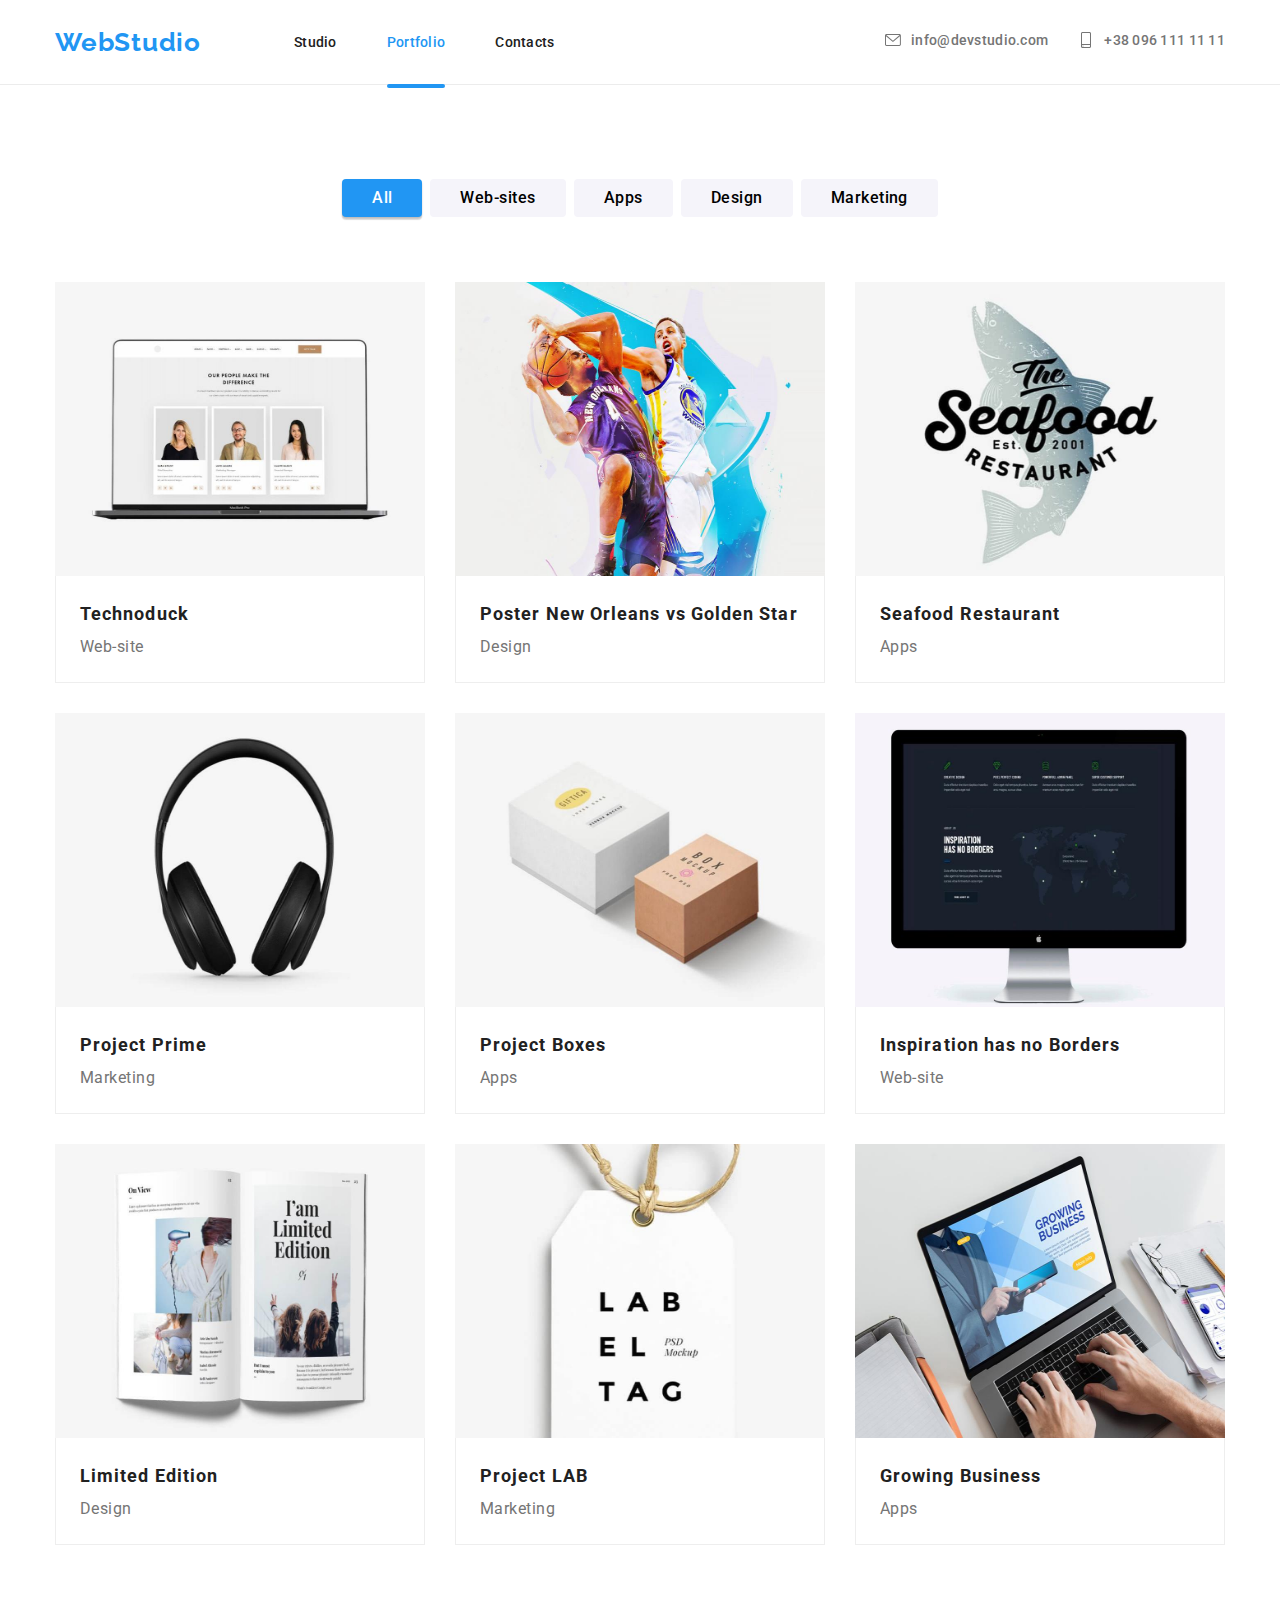
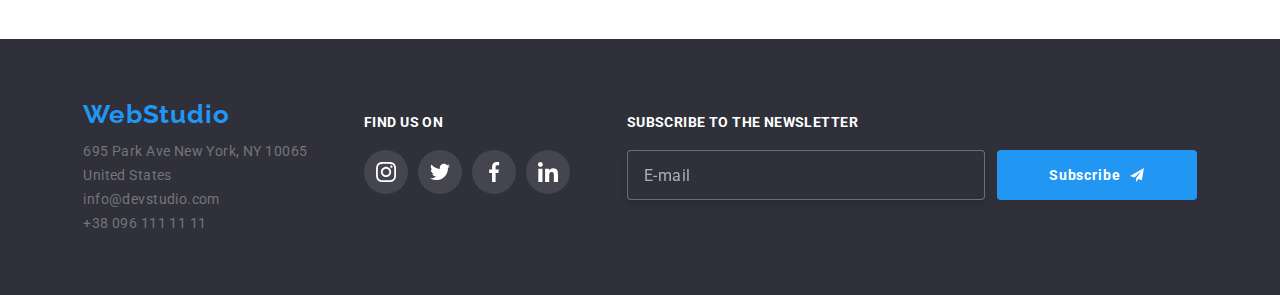
==== commit 43913a00: "adaptive layout" ====
--- a/portfolio.html
+++ b/portfolio.html
@@ -88,7 +88,7 @@
                 <li class="project__item">
                   <a href="#" class="link project__link">
                     <div class="project-description__wrapper">
-                      <img class="img" 
+                      <img class="img project__img" 
                            alt=" an open laptop on a desk with staff pictures on the screen" 
                            src="./images/tablet/t-technoduck354.jpg"
                            srcset="./images/desktop/d-technoduck370.jpg 370w,
@@ -118,7 +118,7 @@
                 <li class="project__item">
                     <a href="#" class="link project__link">
                     <div class="project-description__wrapper">
-                      <img class="img"
+                      <img class="img project__img"
                            alt="Poster of two basketball players doing fancy moves with some fun colors"
                            src="./images/tablet/t-postervs354.jpg"
                            srcset="./images/desktop/d-postervs370.jpg 370w,
@@ -149,7 +149,7 @@
                 <li class="project__item">
                   <a href="#" class="link project__link">
                     <div class="project-description__wrapper">
-                    <img class="img"
+                    <img class="img project__img"
                            alt="logo of fish with restaurant name layed over it"
                            src="./images/tablet/t-seafood354.jpg"
                            srcset="./images/desktop/d-seafood370.jpg 370w,
@@ -180,7 +180,7 @@
                 <li class="project__item">
                   <a href="#" class="link project__link">
                     <div class="project-description__wrapper">
-                      <img class="img"
+                      <img class="img project__img"
                          alt="image of full coverage all black headphones close up against an off-white background"
                          src="./images/tablet/t-pprime354.jpg"
                           srcset="./images/desktop/d-pprime370.jpg 370w,
@@ -211,7 +211,7 @@
                 <li class="project__item">
                   <a href="#" class="link project__link">
                     <div class="project-description__wrapper">
-                      <img class="img"
+                      <img class="img project__img"
                          alt="two fancy packaging boxes on an off-white surface"
                          src="./images/tablet/t-pboxes354.jpg"
                          srcset="./images/desktop/d-pboxes370.jpg 370w,
@@ -242,7 +242,7 @@
                 <li class="project__item">
                   <a href="#" class="link project__link">
                     <div class="project-description__wrapper">
-                      <img class="img"
+                      <img class="img project__img"
                       alt="a desktop screen on a desk with an attractive website pulled up on screen"
                       src="./images/tablet/t-inspiration354.jpg"
                       srcset="./images/desktop/d-inspiration370.jpg 370w,
@@ -273,7 +273,7 @@
                 <li class="project__item">
                   <a href="#" class="link project__link">
                     <div class="project-description__wrapper">
-                      <img class="img"
+                      <img class="img project__img"
                       alt="an open magazine on an off-white background open to an article with a beautiful layout"
                      src="./images/tablet/t-limited354.jpg"
                     srcset="./images/desktop/d-limited370.jpg 370w,
@@ -305,7 +305,7 @@
                 <li class="project__item">
                   <a href="#" class="link project__link">
                     <div class="project-description__wrapper">
-                      <img class="img"
+                      <img class="img project__img"
                       alt="a close up mock up for a rectangular/hexagonal shaped label closeup"
                       src="./images/tablet/t-plabel354.jpg"
                       srcset="./images/desktop/d-plabel370.jpg 370w,
@@ -336,7 +336,7 @@
                 <li class="project__item">
                   <a href="#" class="link project__link">
                     <div class="project-description__wrapper">
-                      <img class="img"
+                      <img class="img project__img"
                         alt="a laptop with hands typing and a stack of papers against a grey surface"
                         src="./images/tablet/t-business354.jpg"
                         srcset="./images/desktop/d-business370.jpg 370w,
--- a/scss/main.css
+++ b/scss/main.css
@@ -89,24 +89,20 @@
   }
 }
 
-.section-desktop {
-  display: none;
-}
-@media screen and (min-width: 1200px) {
-  .section-desktop {
-    display: unset;
-  }
-}
-
 .section-heading {
   display: flex;
   justify-content: center;
-  margin-bottom: 50px;
+  margin-bottom: 30px;
   font-weight: 700;
   font-size: 36px;
   line-height: 42px;
   text-align: center;
   letter-spacing: 0.03em;
+}
+@media screen and (min-width: 1200px) {
+  .section-heading {
+    margin-bottom: 50px;
+  }
 }
 
 .header {
@@ -430,17 +426,17 @@
   }
 }
 
-.header-contact__item {
-  padding: 5px 0 5px 0;
-}
-
 .header-contact__item:first-child {
-  margin-right: 30px;
+  padding-bottom: 5px;
+}
+@media screen and (min-width: 1200px) {
+  .header-contact__item:first-child {
+    margin-right: 30px;
+  }
 }
 
 .header-contact__link {
   color: #757575;
-  padding: 10px 0;
   font-weight: 500;
   font-size: 12px;
   line-height: 14px;
@@ -481,13 +477,18 @@
   transition-duration: 250ms;
   transition-timing-function: cubic-bezier(0.4, 0, 0.2, 1);
 }
+@media screen and (min-height: 350px) {
+  .backdrop {
+    align-items: flex-start;
+  }
+}
 
 .modal {
   display: flex;
   flex-direction: column;
   justify-content: center;
   position: relative;
-  width: calc(100vw - 30px);
+  max-width: 450px;
   padding: 40px;
   background-color: #FFFFFF;
   box-shadow: 0px 1px 3px rgba(0, 0, 0, 0.12), 0px 1px 1px rgba(0, 0, 0, 0.14), 0px 2px 1px rgba(0, 0, 0, 0.2);
@@ -1034,7 +1035,7 @@
 }
 
 .advantage__item {
-  width: 450px;
+  max-width: 450px;
 }
 @media screen and (min-width: 768px) {
   .advantage__item {
@@ -1047,8 +1048,10 @@
   }
 }
 
-.advantage__item:nth-child(odd) {
-  margin-right: 30px;
+@media screen and (min-width: 768px) {
+  .advantage__item:nth-child(odd) {
+    margin-right: 30px;
+  }
 }
 @media screen and (min-width: 1200px) {
   .advantage__item:nth-child(odd) {
@@ -1057,13 +1060,18 @@
 }
 
 .advantage__wrapper {
-  width: 450px;
+  width: 320px;
   height: 120px;
   background: #F5F4FA;
   border-radius: 4px;
   margin-bottom: 30px;
   text-align: center;
 }
+@media screen and (min-width: 480px) {
+  .advantage__wrapper {
+    width: 450px;
+  }
+}
 @media screen and (min-width: 768px) {
   .advantage__wrapper {
     width: 354px;
@@ -1127,9 +1135,19 @@
   padding-top: 0px;
 }
 
+.section--desktop {
+  display: none;
+}
+@media screen and (min-width: 1200px) {
+  .section--desktop {
+    display: unset;
+  }
+}
+
 .do {
   display: flex;
   justify-content: center;
+  padding-bottom: 94px;
 }
 
 .do__item {
@@ -1163,6 +1181,11 @@
   box-shadow: 0px 1px 3px rgba(0, 0, 0, 0.12), 0px 1px 1px rgba(0, 0, 0, 0.14), 0px 2px 1px rgba(0, 0, 0, 0.2);
   border-radius: 0px 0px 4px 4px;
 }
+@media screen and (min-width: 768px) {
+  .team__item:nth-child(odd) {
+    margin-right: 30px;
+  }
+}
 
 .section--background {
   background-color: #F5F4FA;
@@ -1170,6 +1193,17 @@
 
 .team__img {
   margin-bottom: 30px;
+  width: 450px;
+}
+@media screen and (min-width: 768px) {
+  .team__img {
+    width: 354px;
+  }
+}
+@media screen and (min-width: 1200px) {
+  .team__img {
+    width: 270px;
+  }
 }
 
 .team__name {
@@ -1299,6 +1333,32 @@
   margin-left: 30px;
   margin-top: 30px;
   background: #FFFFFF;
+  max-width: 450px;
+}
+@media screen and (min-width: 768px) {
+  .project__item {
+    width: 354px;
+  }
+}
+@media screen and (min-width: 1200px) {
+  .project__item {
+    width: 370px;
+  }
+}
+
+.project__img {
+  width: 450px;
+  height: 294px;
+}
+@media screen and (min-width: 768px) {
+  .project__img {
+    width: 354px;
+  }
+}
+@media screen and (min-width: 1200px) {
+  .project__img {
+    width: 370px;
+  }
 }
 
 .project__wrapper {
@@ -1324,6 +1384,17 @@
   color: #757575;
 }
 
+@media screen and (min-width: 768px) {
+  .item-padding-bottom {
+    padding-bottom: 36px;
+  }
+}
+@media screen and (min-width: 1200px) {
+  .item-padding-bottom {
+    padding-bottom: 0px;
+  }
+}
+
 .project__link {
   display: block;
   transition-property: box-shadow, transform;
@@ -1336,12 +1407,15 @@
 
 .project-description__wrapper {
   position: relative;
-  width: 370px;
-  height: 294px;
   overflow: hidden;
   transition-property: transform;
   transition-duration: 250ms;
   transition-timing-function: cubic-bezier(0.4, 0, 0.2, 1);
+}
+@media screen and (min-width: 1200px) {
+  .project-description__wrapper {
+    max-width: calc(33.3333333333vw - 30px);
+  }
 }
 
 .project__overlay {
@@ -1361,6 +1435,15 @@
   transition-timing-function: cubic-bezier(0.4, 0, 0.2, 1);
 }
 
+.project__text {
+  padding: 15px 0px 15px;
+}
+@media screen and (min-width: 1200px) {
+  .project__text {
+    padding: 0px;
+  }
+}
+
 .project-description__wrapper:hover .project__overlay {
   transform: translateY(0px);
 }
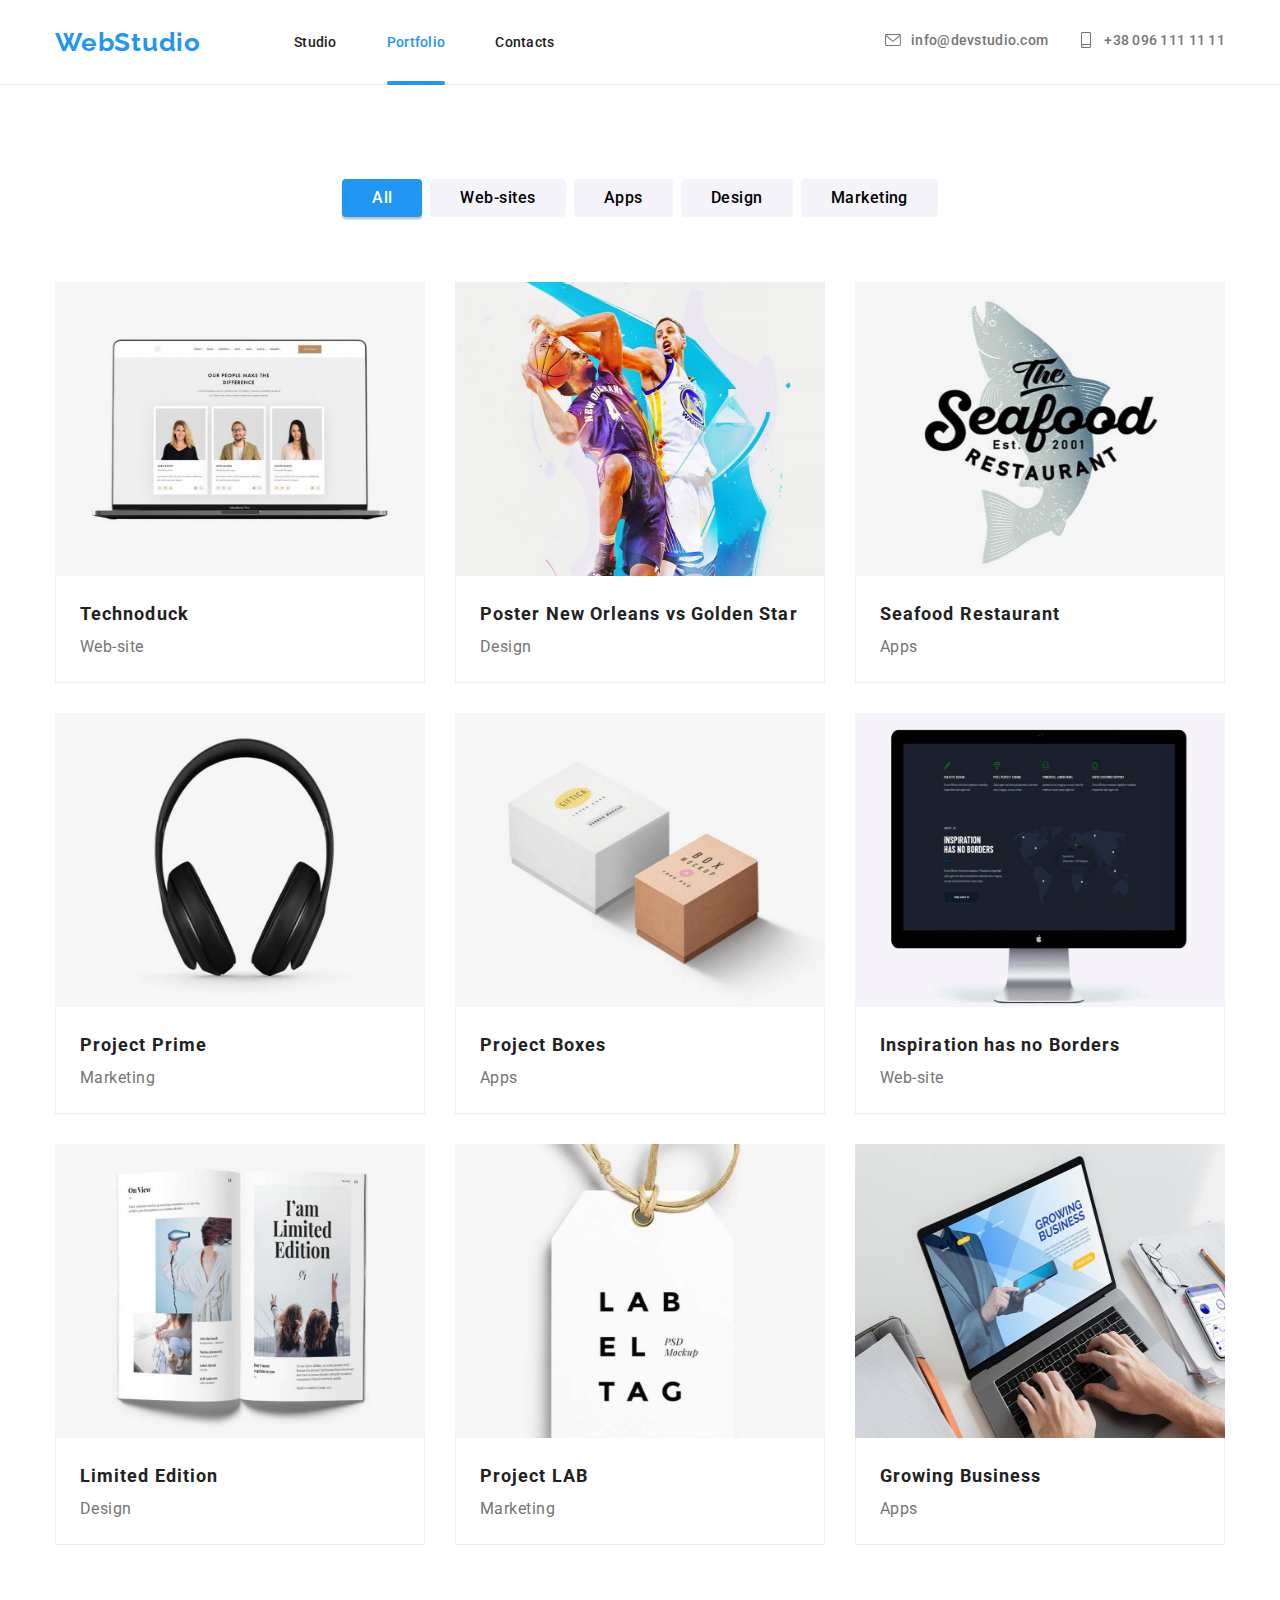
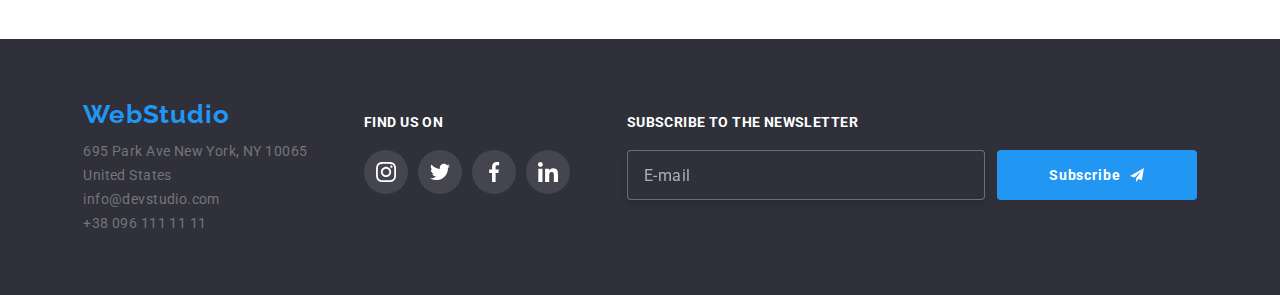
==== commit 81511812: "main.min.css" ====
--- a/portfolio.html
+++ b/portfolio.html
@@ -12,7 +12,7 @@
     <link href="https://fonts.googleapis.com/css2?family=Raleway:wght@700&family=Roboto:wght@400;500;700;900&display=swap"
         rel="stylesheet"/>
     
-        <link rel="stylesheet" href="./scss/main.css" />
+        <link rel="stylesheet" href="./css/main.min.css" />
     <title>Effective Solutions for your Business</title>
 </head>
 
--- a/css/main.min.css
+++ b/css/main.min.css
@@ -0,0 +1,1468 @@
+:focus {
+  outline: none;
+}
+
+/* hero hover button color   #188CE8  */
+/* default styles*/
+body {
+  font-family: Roboto, sans-serif;
+  font-style: normal;
+  color: #212121;
+  font-size: 14px;
+  background-color: #FFFFFF;
+}
+
+h1,
+h2,
+h3,
+h4,
+h5,
+h6,
+p {
+  margin: 0;
+}
+
+html {
+  box-sizing: border-box;
+}
+
+*,
+*::after,
+*::before {
+  box-sizing: inherit;
+}
+
+img {
+  display: block;
+  max-width: 100%;
+  height: auto;
+}
+
+address {
+  font-style: normal;
+}
+
+.link {
+  text-decoration: none;
+  color: inherit;
+}
+
+.list {
+  list-style: none;
+  padding: 0;
+  margin: 0;
+}
+
+.container {
+  max-width: 480px;
+  margin: 0 auto;
+  padding: 0 15px;
+}
+@media screen and (min-width: 768px) {
+  .container {
+    max-width: 768px;
+  }
+}
+@media screen and (min-width: 1200px) {
+  .container {
+    max-width: 1200px;
+  }
+}
+
+.container-desktop {
+  display: none;
+}
+@media screen and (min-width: 1200px) {
+  .container-desktop {
+    display: unset;
+  }
+}
+
+.section {
+  padding-top: 60px;
+  padding-bottom: 60px;
+}
+@media screen and (min-width: 1200px) {
+  .section {
+    padding-top: 94px;
+    padding-bottom: 94px;
+  }
+}
+
+.section-heading {
+  display: flex;
+  justify-content: center;
+  margin-bottom: 30px;
+  font-weight: 700;
+  font-size: 36px;
+  line-height: 42px;
+  text-align: center;
+  letter-spacing: 0.03em;
+}
+@media screen and (min-width: 1200px) {
+  .section-heading {
+    margin-bottom: 50px;
+  }
+}
+
+.header {
+  border-bottom: 1px solid #ECECEC;
+}
+
+.logo {
+  font-family: Raleway, sans-serif;
+  font-size: 26px;
+  font-weight: 700;
+  color: #2196F3;
+  line-height: 31px;
+  letter-spacing: 0.03em;
+}
+
+.logo--footer {
+  display: block;
+  margin-bottom: 13px;
+}
+@media screen and (min-width: 1200px) {
+  .logo--footer {
+    margin-bottom: 9px;
+  }
+}
+
+.logo {
+  position: relative;
+}
+
+.mobile {
+  position: absolute;
+  right: 15px;
+  top: 20px;
+}
+
+.mobile__hamburger {
+  fill: #212121;
+  cursor: pointer;
+  transition-property: fill;
+  transition-duration: 250ms;
+  transition-timing-function: cubic-bezier(0.4, 0, 0.2, 1);
+}
+.mobile__hamburger:hover, .mobile__hamburger:focus {
+  fill: #2196F3;
+}
+@media screen and (min-width: 768px) {
+  .mobile__hamburger {
+    fill: none;
+  }
+}
+
+.mobile__wrapper {
+  position: fixed;
+  top: 0;
+  right: 0;
+  display: flex;
+  flex-direction: column;
+  justify-content: space-between;
+  padding: 40px;
+  width: 100vw;
+  height: 100vh;
+  background-color: #FFFFFF;
+  z-index: 1;
+  transform: translateX(100%);
+  transition-property: transform;
+  transition-duration: 250ms;
+  transition-timing-function: cubic-bezier(0.4, 0, 0.2, 1);
+}
+
+.mobile__button-close {
+  position: absolute;
+  top: 21px;
+  right: 25px;
+  cursor: pointer;
+  border: none;
+  background: transparent;
+  transition-property: fill;
+  transition-duration: 250ms;
+  transition-timing-function: cubic-bezier(0.4, 0, 0.2, 1);
+}
+.mobile__button-close:hover, .mobile__button-close:focus {
+  fill: #2196F3;
+}
+
+.is-open {
+  transform: translateX(0);
+}
+
+.mobile__item {
+  margin-bottom: 34px;
+}
+
+.mobile__link {
+  font-weight: 500;
+  font-size: 40px;
+  line-height: 47px;
+  letter-spacing: 0.02em;
+  color: #212121;
+  transition-property: color;
+  transition-duration: 250ms;
+  transition-timing-function: cubic-bezier(0.4, 0, 0.2, 1);
+}
+.mobile__link:hover, .mobile__link:focus {
+  color: #2196F3;
+}
+
+.mobile-phone__link {
+  font-weight: 500;
+  font-size: 34px;
+  line-height: 40px;
+  letter-spacing: 0.02em;
+  color: #757575;
+  transition-property: color;
+  transition-duration: 250ms;
+  transition-timing-function: cubic-bezier(0.4, 0, 0.2, 1);
+}
+.mobile-phone__link:hover, .mobile-phone__link:focus {
+  color: #2196F3;
+}
+
+.mobile__socials-wrapper {
+  display: flex;
+  flex-direction: row;
+  margin: 0 0 48px -10px;
+}
+
+.mobile-email__link {
+  font-weight: 500;
+  font-size: 24px;
+  line-height: 28px;
+  letter-spacing: 0.02em;
+  color: #757575;
+  transition-property: color;
+  transition-duration: 250ms;
+  transition-timing-function: cubic-bezier(0.4, 0, 0.2, 1);
+}
+.mobile-email__link:hover, .mobile-email__link:focus {
+  color: #2196F3;
+}
+
+.mobile__social-link {
+  padding: 0px 10px;
+  font-weight: 500;
+  font-size: 18px;
+  line-height: 22px;
+  letter-spacing: 0.02em;
+  color: #757575;
+  transition-property: color;
+  transition-duration: 250ms;
+  transition-timing-function: cubic-bezier(0.4, 0, 0.2, 1);
+}
+.mobile__social-link:hover, .mobile__social-link:focus {
+  color: #2196F3;
+}
+
+.mobile__social-border:not(:last-child) {
+  border-right: 1px solid rgba(33, 33, 33, 0.2);
+}
+
+.subscription-button, .form__button, .hero-button {
+  font-family: Roboto, sans-serif;
+  background-color: #2196F3;
+  color: #FFFFFF;
+  font-weight: 700;
+  line-height: 30px;
+  display: flex;
+  align-items: center;
+  justify-content: center;
+  letter-spacing: 0.06em;
+  border-radius: 4px;
+  border: none;
+  cursor: pointer;
+  transition-property: background-color;
+  transition-duration: 250ms;
+  transition-timing-function: cubic-bezier(0.4, 0, 0.2, 1);
+}
+.subscription-button:focus, .form__button:focus, .hero-button:focus, .subscription-button:hover, .form__button:hover, .hero-button:hover {
+  background-color: #188CE8;
+}
+
+.hero-button {
+  padding: 10px 20px;
+}
+
+.form__button {
+  width: 200px;
+  padding: 10px 80px;
+  margin-left: 75px;
+}
+@media screen and (min-width: 1200px) {
+  .form__button {
+    margin-left: 125px;
+  }
+}
+
+.subscription-button {
+  padding: 10px 0px;
+  width: 200px;
+  margin-left: 12px;
+}
+@media screen and (min-width: 1200px) {
+  .subscription-button {
+    margin-bottom: 0px;
+  }
+}
+
+.filter__button {
+  font-family: Roboto, sans-serif;
+  background-color: #F5F4FA;
+  padding: 6px 30px;
+  border: none;
+  cursor: pointer;
+  border-radius: 4px;
+  font-weight: 500;
+  font-size: 16px;
+  line-height: 26px;
+  text-align: center;
+  letter-spacing: 0.03em;
+  transition-property: color, background-color, box-shadow;
+  transition-duration: 250ms;
+  transition-timing-function: cubic-bezier(0.4, 0, 0.2, 1);
+}
+.filter__button:focus, .filter__button:hover {
+  color: #FFFFFF;
+  background-color: #2196F3;
+  box-shadow: 0px 3px 1px rgba(0, 0, 0, 0.1), 0px 1px 2px rgba(0, 0, 0, 0.08), 0px 2px 2px rgba(0, 0, 0, 0.12);
+}
+
+.nav {
+  padding: 16px 0;
+}
+@media screen and (min-width: 768px) {
+  .nav {
+    display: flex;
+    align-items: center;
+    padding: 23px 0;
+  }
+}
+@media screen and (min-width: 1600px) {
+  .nav {
+    margin-right: 50px;
+  }
+}
+
+.navbar {
+  display: none;
+  border: none;
+}
+@media screen and (min-width: 768px) {
+  .navbar {
+    display: flex;
+    margin-left: 88px;
+  }
+}
+@media screen and (min-width: 1200px) {
+  .navbar {
+    margin-left: 93px;
+  }
+}
+
+.navbar__item:not(:last-child) {
+  margin-right: 50px;
+}
+
+.container__nav {
+  display: flex;
+  align-items: center;
+  justify-content: space-between;
+  position: relative;
+}
+
+.navbar__link {
+  position: relative;
+  padding: 32px 0 31px 0;
+  font-weight: 500;
+  font-size: 14px;
+  line-height: 16px;
+  letter-spacing: 0.02em;
+  transition-property: color;
+  transition-duration: 250ms;
+  transition-timing-function: cubic-bezier(0.4, 0, 0.2, 1);
+}
+.navbar__link:focus, .navbar__link:hover {
+  color: #2196F3;
+}
+
+.current-link::after {
+  position: absolute;
+  display: inline-block;
+  left: 0;
+  bottom: -1px;
+  background-color: #2196F3;
+  content: "";
+  width: 100%;
+  height: 4px;
+  border-radius: 2px;
+}
+@media screen and (min-width: 1200px) {
+  .current-link::after {
+    bottom: -4px;
+  }
+}
+
+.current-link {
+  color: #2196F3;
+}
+
+.header-contacts {
+  display: none;
+  border: none;
+}
+@media screen and (min-width: 768px) {
+  .header-contacts {
+    display: block;
+  }
+}
+@media screen and (min-width: 1200px) {
+  .header-contacts {
+    display: flex;
+  }
+}
+
+.header-contact__item:first-child {
+  padding-bottom: 5px;
+}
+@media screen and (min-width: 1200px) {
+  .header-contact__item:first-child {
+    margin-right: 30px;
+  }
+}
+
+.header-contact__link {
+  color: #757575;
+  font-weight: 500;
+  font-size: 12px;
+  line-height: 14px;
+  letter-spacing: 0.02em;
+  transition-property: color;
+  transition-duration: 250ms;
+  transition-timing-function: cubic-bezier(0.4, 0, 0.2, 1);
+}
+.header-contact__link:focus, .header-contact__link:hover {
+  color: #2196F3;
+}
+@media screen and (min-width: 1200px) {
+  .header-contact__link {
+    display: flex;
+    align-items: center;
+    padding: 32px 0 31px 0;
+    font-size: 14px;
+    line-height: 16px;
+  }
+}
+
+.header-contact__icon {
+  fill: currentColor;
+  margin-right: 10px;
+}
+
+.backdrop {
+  display: flex;
+  justify-content: center;
+  align-items: center;
+  position: fixed;
+  width: 100%;
+  height: 100%;
+  left: 0px;
+  top: 0px;
+  background: rgba(0, 0, 0, 0.2);
+  transition-property: visibility, opacity;
+  transition-duration: 250ms;
+  transition-timing-function: cubic-bezier(0.4, 0, 0.2, 1);
+}
+@media screen and (max-height: 450px) {
+  .backdrop {
+    align-items: flex-start;
+  }
+}
+
+.modal {
+  display: flex;
+  flex-direction: column;
+  justify-content: center;
+  position: relative;
+  max-width: 450px;
+  padding: 40px;
+  background-color: #FFFFFF;
+  box-shadow: 0px 1px 3px rgba(0, 0, 0, 0.12), 0px 1px 1px rgba(0, 0, 0, 0.14), 0px 2px 1px rgba(0, 0, 0, 0.2);
+  border-radius: 4px;
+  transition-property: background-color, box-shadow, border-radius;
+  transition-duration: 250ms;
+  transition-timing-function: cubic-bezier(0.4, 0, 0.2, 1);
+}
+@media screen and (min-width: 768px) {
+  .modal {
+    max-width: 450px;
+  }
+}
+@media screen and (min-width: 1200px) {
+  .modal {
+    max-width: 528px;
+  }
+}
+
+.is-hidden {
+  visibility: hidden;
+  opacity: 0;
+}
+
+.modal__button-close {
+  position: absolute;
+  right: 10px;
+  top: 10px;
+  height: 30px;
+  width: 30px;
+  border-radius: 50%;
+  background-color: #FFFFFF;
+  border: 1px solid rgba(0, 0, 0, 0.1);
+  cursor: pointer;
+  transition-property: fill;
+  transition-duration: 250ms;
+  transition-timing-function: cubic-bezier(0.4, 0, 0.2, 1);
+}
+.modal__button-close:hover, .modal__button-close:focus {
+  fill: #2196F3;
+}
+
+.modal__heading {
+  display: flex;
+  margin-bottom: 30px;
+  font-weight: 700;
+  font-size: 20px;
+  line-height: 23px;
+  text-align: center;
+  letter-spacing: 0.03em;
+}
+
+.form {
+  display: flex;
+  flex-direction: column;
+}
+
+.modal-wrapper {
+  position: relative;
+  margin-bottom: 28px;
+}
+
+.modal-wrapper__text {
+  position: absolute;
+  top: -16px;
+}
+
+.modal-wrapper__label {
+  display: flex;
+  flex-direction: column;
+  position: relative;
+  margin-bottom: 4px;
+  font-weight: 400;
+  font-size: 12px;
+  line-height: 14px;
+  letter-spacing: 0.01em;
+  color: #757575;
+}
+.modal-wrapper__label:hover, .modal-wrapper__label:focus-within {
+  fill: #2196F3;
+}
+
+.modal-wrapper__icon {
+  position: absolute;
+  top: 50%;
+  left: 15px;
+  cursor: pointer;
+  transform: translateY(-50%);
+  transition-property: fill;
+  transition-duration: 250ms;
+  transition-timing-function: cubic-bezier(0.4, 0, 0.2, 1);
+}
+
+.modal-wrapper__input {
+  width: 100%;
+  height: 40px;
+  padding: 12px 42px;
+  font-weight: 400;
+  font-size: secondaryFontSize;
+  line-height: 14px;
+  letter-spacing: 0.01em;
+  border: 1px solid rgba(33, 33, 33, 0.2);
+  border-radius: 4px;
+  cursor: pointer;
+  transition-property: border, border-radius;
+  transition-duration: 250ms;
+  transition-timing-function: cubic-bezier(0.4, 0, 0.2, 1);
+}
+.modal-wrapper__input:hover, .modal-wrapper__input:focus-within {
+  border: 1px solid #2196F3;
+  border-radius: 4px;
+}
+
+.modal-textarea {
+  width: 100%;
+  margin-bottom: 20px;
+  padding: 12px 16px;
+  resize: none;
+  font-weight: 400;
+  font-size: 14px;
+  line-height: 16px;
+  letter-spacing: 0.01em;
+  border: 1px solid rgba(33, 33, 33, 0.2);
+  border-radius: 4px;
+  cursor: pointer;
+  transition-property: border, border-radius;
+  transition-duration: 250ms;
+  transition-timing-function: cubic-bezier(0.4, 0, 0.2, 1);
+}
+.modal-textarea:hover, .modal-textarea:focus-within {
+  border: 1px solid #2196F3;
+  border-radius: 4px;
+}
+
+#textarea-placeholder::-moz-placeholder {
+  font-weight: 400;
+  font-size: 12px;
+  line-height: 14px;
+  letter-spacing: 0.01em;
+  color: rgba(117, 117, 117, 0.5);
+}
+
+#textarea-placeholder:-ms-input-placeholder {
+  font-weight: 400;
+  font-size: 12px;
+  line-height: 14px;
+  letter-spacing: 0.01em;
+  color: rgba(117, 117, 117, 0.5);
+}
+
+#textarea-placeholder::placeholder {
+  font-weight: 400;
+  font-size: 12px;
+  line-height: 14px;
+  letter-spacing: 0.01em;
+  color: rgba(117, 117, 117, 0.5);
+}
+
+.agree-check {
+  display: flex;
+  justify-content: center;
+  align-items: center;
+  margin-bottom: 34px;
+  cursor: pointer;
+}
+
+.agree-check .checkmark {
+  -webkit-appearance: none;
+  -moz-appearance: none;
+  appearance: none;
+}
+
+.agree-check .agree-check__icon {
+  width: 16px;
+  height: 16px;
+  margin-right: 7px;
+  fill: none;
+  border: 2px solid #212121;
+  border-radius: 2px;
+  transition: border-color 250ms cubic-bezier(0.4, 0, 0.2, 1), background-color 250ms cubic-bezier(0.4, 0, 0.2, 1), fill 250ms cubic-bezier(0.4, 0, 0.2, 1);
+}
+
+.agree-check .checkmark:focus + .agree-check__icon,
+.agree-check .checkmark:checked:focus + .agree-check__icon {
+  outline: 2px solid #212121;
+}
+
+.agree-check .checkmark:checked + .agree-check__icon {
+  background-color: #2196F3;
+  border-color: #2196F3;
+  fill: #FFFFFF;
+  outline: none;
+}
+
+.agree-check__link, .agree-check__text {
+  font-weight: 400;
+  font-size: 12px;
+  line-height: 14px;
+  letter-spacing: 0.03em;
+  cursor: pointer;
+}
+@media screen and (min-width: 1200px) {
+  .agree-check__link, .agree-check__text {
+    font-size: 14px;
+    line-height: 24px;
+  }
+}
+
+.agree-check__text {
+  color: #757575;
+}
+
+.agree-check__link {
+  text-decoration: underline;
+  color: #2196F3;
+  transition-property: color;
+  transition-duration: 250ms;
+  transition-timing-function: cubic-bezier(0.4, 0, 0.2, 1);
+}
+.agree-check__link:focus, .agree-check__link:hover {
+  text-decoration: none;
+}
+
+.social {
+  display: flex;
+  justify-content: center;
+  align-items: center;
+  padding-bottom: 36px;
+}
+
+.social__link {
+  display: flex;
+  justify-content: center;
+  align-items: center;
+  height: 44px;
+  width: 44px;
+  border-radius: 50%;
+}
+
+.social__link--fill-background {
+  background-color: #FFFFFF;
+  color: #AFB1B8;
+  transition-property: color, background-color;
+  transition-duration: 250ms;
+  transition-timing-function: cubic-bezier(0.4, 0, 0.2, 1);
+}
+.social__link--fill-background:focus, .social__link--fill-background:hover {
+  background-color: #2196F3;
+  color: #FFFFFF;
+}
+
+.social__item:not(:last-child) {
+  margin-right: 10px;
+}
+
+.social__icon {
+  fill: currentColor;
+}
+
+.social--margin-top {
+  margin-top: 20px;
+}
+
+.social__link--background {
+  background-color: rgba(255, 255, 255, 0.1);
+  color: #FFFFFF;
+  transition-property: background-color;
+  transition-duration: 250ms;
+  transition-timing-function: cubic-bezier(0.4, 0, 0.2, 1);
+}
+.social__link--background:hover, .social__link--background:focus {
+  background-color: #2196F3;
+}
+
+.footer-social__item:not(:last-child) {
+  margin-right: 10px;
+}
+
+.filter {
+  display: flex;
+  flex-wrap: wrap;
+  margin-bottom: 40px;
+}
+@media screen and (min-width: 768px) {
+  .filter {
+    justify-content: center;
+  }
+}
+@media screen and (min-width: 1200px) {
+  .filter {
+    margin-bottom: 50px;
+    justify-content: center;
+  }
+}
+
+.filter__item {
+  margin-bottom: 15px;
+}
+
+.filter__item:not(:last-child) {
+  margin-right: 8px;
+}
+
+.filter__button-current {
+  background-color: #2196F3;
+  color: #FFFFFF;
+  box-shadow: 0px 3px 1px rgba(0, 0, 0, 0.1), 0px 1px 2px rgba(0, 0, 0, 0.08), 0px 2px 2px rgba(0, 0, 0, 0.12);
+}
+
+.footer {
+  background-color: #2F303A;
+  padding: 60px 0;
+}
+
+.footer-container {
+  display: flex;
+  flex-direction: column;
+  align-items: center;
+}
+@media screen and (min-width: 768px) {
+  .footer-container {
+    flex-direction: row;
+    flex-wrap: wrap;
+    justify-content: space-evenly;
+  }
+}
+@media screen and (min-width: 1200px) {
+  .footer-container {
+    flex-wrap: nowrap;
+    justify-content: space-around;
+    align-items: unset;
+  }
+}
+
+.footer-logo-wrapper {
+  text-align: center;
+}
+@media screen and (min-width: 1200px) {
+  .footer-logo-wrapper {
+    text-align: left;
+  }
+}
+
+.subscription__header, .social__header {
+  font-weight: 700;
+  font-size: 14px;
+  line-height: 16px;
+  letter-spacing: 0.03em;
+  text-transform: uppercase;
+  color: #FFFFFF;
+  margin-top: 15px;
+}
+
+.social__header {
+  text-align: center;
+  margin-top: 38px;
+}
+@media screen and (min-width: 768px) {
+  .social__header {
+    margin-top: 15px;
+  }
+}
+@media screen and (min-width: 1200px) {
+  .social__header {
+    text-align: left;
+  }
+}
+
+.address__item {
+  text-align: center;
+}
+@media screen and (min-width: 1200px) {
+  .address__item {
+    text-align: left;
+  }
+}
+
+.footer-address-link {
+  color: #757575;
+  font-weight: 400;
+  line-height: 24px;
+  font-size: 14px;
+  letter-spacing: 0.03em;
+  transition-property: color;
+  transition-duration: 250ms;
+  transition-timing-function: cubic-bezier(0.4, 0, 0.2, 1);
+}
+.footer-address-link:focus, .footer-address-link:hover {
+  color: #FFFFFF;
+}
+
+.subscription {
+  display: flex;
+  flex-direction: column;
+  align-items: center;
+  margin-top: 24px;
+}
+@media screen and (min-width: 768px) {
+  .subscription {
+    margin-top: 50px;
+  }
+}
+@media screen and (min-width: 1200px) {
+  .subscription {
+    margin-top: 0px;
+    align-items: unset;
+  }
+}
+
+.subscription-form {
+  display: flex;
+  flex-direction: column;
+  align-items: center;
+}
+@media screen and (min-width: 768px) {
+  .subscription-form {
+    display: flex;
+  }
+}
+@media screen and (min-width: 1200px) {
+  .subscription-form {
+    flex-direction: row;
+  }
+}
+
+.subscription__input {
+  display: flex;
+  box-sizing: border-box;
+  padding-left: 16px;
+  margin-bottom: 20px;
+  height: 50px;
+  width: calc(100vw - 30px);
+  font-size: 16px;
+  background-color: #2F303A;
+  color: #FFFFFF;
+  border: 1px solid rgba(255, 255, 255, 0.3);
+  filter: drop-shadow(0px 4px 4px rgba(0, 0, 0, 0.15));
+  border-radius: 4px;
+  transition-property: border-color;
+  transition-duration: 250ms;
+  transition-timing-function: cubic-bezier(0.4, 0, 0.2, 1);
+}
+.subscription__input:hover, .subscription__input:focus {
+  border-color: #FFFFFF;
+}
+@media screen and (min-width: 768px) {
+  .subscription__input {
+    width: 450px;
+  }
+}
+@media screen and (min-width: 1200px) {
+  .subscription__input {
+    margin-bottom: 0px;
+    width: 358px;
+  }
+}
+
+#footer-placeholder::-moz-placeholder {
+  font-weight: 400;
+  font-size: 16px;
+  line-height: 20px;
+  letter-spacing: 0.03em;
+  color: rgba(255, 255, 255, 0.6);
+}
+
+#footer-placeholder:-ms-input-placeholder {
+  font-weight: 400;
+  font-size: 16px;
+  line-height: 20px;
+  letter-spacing: 0.03em;
+  color: rgba(255, 255, 255, 0.6);
+}
+
+#footer-placeholder::placeholder {
+  font-weight: 400;
+  font-size: 16px;
+  line-height: 20px;
+  letter-spacing: 0.03em;
+  color: rgba(255, 255, 255, 0.6);
+}
+
+.subscription__icon {
+  padding-left: 10px;
+  fill: currentColor;
+}
+
+.subscription__header {
+  display: flex;
+  margin-bottom: 20px;
+}
+
+.hero__container {
+  display: flex;
+  justify-content: center;
+  align-items: center;
+  flex-direction: column;
+}
+
+.hero-heading {
+  font-weight: 900;
+  font-size: 26px;
+  line-height: 42px;
+  text-align: center;
+  letter-spacing: 0.06em;
+  text-transform: uppercase;
+  color: #FFFFFF;
+  margin-bottom: 30px;
+}
+@media screen and (min-width: 1200px) {
+  .hero-heading {
+    font-size: 44px;
+    line-height: 136%;
+  }
+}
+
+.hero {
+  padding: 118px 0;
+  background-color: #2F303A;
+  background-image: linear-gradient(rgba(47, 48, 58, 0.4), rgba(47, 48, 58, 0.4)), url(../images/mobile/m-hero480.jpg);
+  background-size: cover;
+}
+
+@media screen and (min-device-pixel-ratio: 2), (-webkit-min-device-pixel-ratio: 2), screen and (-webkit-min-device-pixel-ratio: 2), screen and (min-resolution: 192dpi), screen and (min-resolution: 2dppx) {
+  .hero {
+    background-image: linear-gradient(rgba(47, 48, 58, 0.4), rgba(47, 48, 58, 0.4)), url(../images/mobile/m-hero960.jpg);
+  }
+}
+@media screen and (min-device-pixel-ratio: 2), (-webkit-min-device-pixel-ratio: 2), screen and (-webkit-min-device-pixel-ratio: 2), screen and (min-resolution: 192dpi), screen and (min-resolution: 2dppx) {
+  .hero {
+    background-image: linear-gradient(rgba(47, 48, 58, 0.4), rgba(47, 48, 58, 0.4)), url(../images/tablet/t-hero1536.jpg);
+  }
+}
+@media screen and (min-device-pixel-ratio: 2), (-webkit-min-device-pixel-ratio: 2), screen and (-webkit-min-device-pixel-ratio: 2), screen and (min-resolution: 192dpi), screen and (min-resolution: 2dppx) {
+  .hero {
+    background-image: linear-gradient(rgba(47, 48, 58, 0.4), rgba(47, 48, 58, 0.4)), url(../images/desktop/d-hero3200.jpg);
+  }
+}
+@media screen and (min-width: 768px) {
+  .advantage {
+    display: flex;
+    flex-wrap: wrap;
+  }
+}
+@media screen and (min-width: 1200px) {
+  .advantage {
+    flex-wrap: nowrap;
+    justify-content: center;
+  }
+}
+
+.advantage__item {
+  max-width: 450px;
+}
+@media screen and (min-width: 768px) {
+  .advantage__item {
+    width: 354px;
+  }
+}
+@media screen and (min-width: 1200px) {
+  .advantage__item {
+    width: 270px;
+  }
+}
+
+@media screen and (min-width: 768px) {
+  .advantage__item:nth-child(odd) {
+    margin-right: 30px;
+  }
+}
+@media screen and (min-width: 1200px) {
+  .advantage__item:nth-child(odd) {
+    margin-right: 0;
+  }
+}
+
+.advantage__wrapper {
+  height: 120px;
+  background: #F5F4FA;
+  border-radius: 4px;
+  margin-bottom: 30px;
+  text-align: center;
+}
+@media screen and (min-width: 768px) {
+  .advantage__wrapper {
+    width: 354px;
+  }
+}
+@media screen and (min-width: 1200px) {
+  .advantage__wrapper {
+    width: 270px;
+  }
+}
+
+.advantage__icon {
+  margin-top: 25px;
+}
+
+.advantage__heading {
+  font-weight: 700;
+  line-height: 16px;
+  font-size: 14px;
+  text-align: center;
+  letter-spacing: 0.03em;
+  text-transform: uppercase;
+  margin-bottom: 10px;
+}
+@media screen and (min-width: 768px) {
+  .advantage__heading {
+    text-align: left;
+  }
+}
+
+.advantage__text {
+  font-weight: 400;
+  line-height: 24px;
+  font-size: 14px;
+  letter-spacing: 0.03em;
+  color: #757575;
+  margin-bottom: 30px;
+}
+
+@media screen and (min-width: 1200px) {
+  .advantage__item:not(:last-child) {
+    margin-right: 30px;
+  }
+  .advantage__icon {
+    margin-top: 0x;
+  }
+  .advantages__heading {
+    text-align: none;
+  }
+  .advantages__text {
+    margin-bottom: 0px;
+  }
+}
+.section-no-top-padding {
+  padding-top: 0px;
+}
+
+.section--desktop {
+  display: none;
+}
+@media screen and (min-width: 1200px) {
+  .section--desktop {
+    display: unset;
+  }
+}
+
+.do {
+  display: flex;
+  justify-content: center;
+  padding-bottom: 94px;
+}
+
+.do__item {
+  position: relative;
+}
+
+.do__item:not(:last-child) {
+  margin-right: 30px;
+}
+
+.do__label {
+  font-weight: 700;
+  font-size: 14px;
+  line-height: 16px;
+  letter-spacing: 0.03em;
+  text-align: center;
+  text-transform: uppercase;
+  color: #FFFFFF;
+  position: absolute;
+  background: rgba(47, 48, 58, 0.8);
+  padding: 27px 132px;
+  bottom: 0;
+  left: 0;
+  right: 0;
+  white-space: nowrap;
+}
+
+.team__item {
+  margin-bottom: 30px;
+  background-color: #FFFFFF;
+  box-shadow: 0px 1px 3px rgba(0, 0, 0, 0.12), 0px 1px 1px rgba(0, 0, 0, 0.14), 0px 2px 1px rgba(0, 0, 0, 0.2);
+  border-radius: 0px 0px 4px 4px;
+}
+@media screen and (min-width: 768px) {
+  .team__item:nth-child(odd) {
+    margin-right: 30px;
+  }
+}
+
+.section--background {
+  background-color: #F5F4FA;
+}
+
+.team__img {
+  margin-bottom: 30px;
+  width: 450px;
+}
+@media screen and (min-width: 768px) {
+  .team__img {
+    width: 354px;
+  }
+}
+@media screen and (min-width: 1200px) {
+  .team__img {
+    width: 270px;
+  }
+}
+
+.team__name {
+  font-weight: 500;
+  font-size: 16px;
+  line-height: 19px;
+  letter-spacing: 0.03em;
+  text-align: center;
+  margin-bottom: 10px;
+}
+
+.team__description {
+  font-weight: 400;
+  font-size: 16px;
+  line-height: 19px;
+  text-align: center;
+  letter-spacing: 0.03em;
+  color: #757575;
+  margin-bottom: 16px;
+}
+
+@media screen and (min-width: 768px) {
+  .team {
+    display: flex;
+    flex-wrap: wrap;
+  }
+}
+@media screen and (min-width: 1200px) {
+  .team {
+    flex-wrap: nowrap;
+  }
+}
+
+@media screen and (min-width: 1200px) {
+  .team__item:not(:last-child) {
+    margin-right: 30px;
+  }
+}
+.client {
+  display: flex;
+  flex-direction: column;
+}
+@media screen and (min-width: 480px) {
+  .client {
+    flex-direction: unset;
+    flex-wrap: wrap;
+  }
+}
+@media screen and (min-width: 1200px) {
+  .client {
+    flex-wrap: nowrap;
+    justify-content: center;
+  }
+}
+
+@media screen and (min-width: 480px) {
+  .clients__item:nth-child(odd) {
+    margin-right: 30px;
+  }
+}
+@media screen and (min-width: 768px) {
+  .clients__item:nth-child(odd) {
+    margin-right: 0;
+  }
+}
+.clients__item:not(:last-child) {
+  margin-bottom: 30px;
+}
+@media screen and (min-width: 480px) {
+  .clients__item:not(:last-child) {
+    margin-bottom: 0px;
+  }
+}
+@media screen and (min-width: 768px) {
+  .clients__item:not(:last-child) {
+    margin-right: 30px;
+  }
+}
+@media screen and (min-width: 480px) {
+  .clients__item:nth-child(-n+4) {
+    margin-bottom: 30px;
+  }
+}
+@media screen and (min-width: 768px) {
+  .clients__item:nth-child(-n+4) {
+    margin-bottom: 0px;
+  }
+}
+@media screen and (min-width: 768px) {
+  .clients__item:nth-child(-n+3) {
+    margin-bottom: 30px;
+  }
+}
+@media screen and (min-width: 1200px) {
+  .clients__item:nth-child(-n+3) {
+    margin-bottom: 0px;
+  }
+}
+@media screen and (min-width: 768px) {
+  .clients__item:nth-child(3) {
+    margin-right: 0px;
+  }
+}
+@media screen and (min-width: 768px) and (min-width: 1200px) {
+  .clients__item:nth-child(3) {
+    margin-right: 30px;
+  }
+}
+
+.clients__link {
+  display: flex;
+  justify-content: center;
+  align-items: center;
+  width: calc(100vw - 30px);
+  height: 92px;
+  border: 1px solid #AFB1B8;
+  border-radius: 4px;
+  color: #AFB1B8;
+  transition-property: border, color;
+  transition-duration: 250ms;
+  transition-timing-function: cubic-bezier(0.4, 0, 0.2, 1);
+}
+.clients__link:focus, .clients__link:hover {
+  border: 1px solid #2196F3;
+  color: #2196F3;
+}
+@media screen and (min-width: 480px) {
+  .clients__link {
+    width: 210px;
+  }
+}
+@media screen and (min-width: 768px) {
+  .clients__link {
+    width: 226px;
+  }
+}
+@media screen and (min-width: 1200px) {
+  .clients__link {
+    width: 170px;
+  }
+}
+
+.clients__icon {
+  fill: currentColor;
+}
+
+.project {
+  display: flex;
+  flex-wrap: wrap;
+  margin-left: -30px;
+  margin-top: -30px;
+}
+
+.project__item {
+  margin-left: 30px;
+  margin-top: 30px;
+  background: #FFFFFF;
+  max-width: 450px;
+}
+@media screen and (min-width: 768px) {
+  .project__item {
+    width: 354px;
+  }
+}
+@media screen and (min-width: 1200px) {
+  .project__item {
+    width: 370px;
+  }
+}
+
+.project__img {
+  width: 450px;
+  height: 294px;
+}
+@media screen and (min-width: 768px) {
+  .project__img {
+    width: 354px;
+  }
+}
+@media screen and (min-width: 1200px) {
+  .project__img {
+    width: 370px;
+  }
+}
+
+.project__wrapper {
+  display: flex;
+  flex-direction: column;
+  padding: 20px 24px;
+  border: 1px solid #EEEEEE;
+  border-top: none;
+}
+
+.project__header {
+  font-weight: 700;
+  font-size: 18px;
+  line-height: 36px;
+  letter-spacing: 0.06em;
+}
+
+.project__filter {
+  font-weight: 400;
+  font-size: 16px;
+  line-height: 30px;
+  letter-spacing: 0.03em;
+  color: #757575;
+}
+
+@media screen and (min-width: 768px) {
+  .item-padding-bottom {
+    padding-bottom: 36px;
+  }
+}
+@media screen and (min-width: 1200px) {
+  .item-padding-bottom {
+    padding-bottom: 0px;
+  }
+}
+
+.project__link {
+  display: block;
+  transition-property: box-shadow, transform;
+  transition-duration: 250ms;
+  transition-timing-function: cubic-bezier(0.4, 0, 0.2, 1);
+}
+.project__link:focus, .project__link:hover {
+  box-shadow: 0px 1px 1px rgba(0, 0, 0, 0.12), 0px 4px 4px rgba(0, 0, 0, 0.06), 1px 4px 6px rgba(0, 0, 0, 0.16);
+}
+
+.project-description__wrapper {
+  position: relative;
+  overflow: hidden;
+  transition-property: transform;
+  transition-duration: 250ms;
+  transition-timing-function: cubic-bezier(0.4, 0, 0.2, 1);
+}
+
+.project__overlay {
+  position: absolute;
+  top: 0;
+  left: 0;
+  font-weight: 400;
+  font-size: 18px;
+  line-height: 28px;
+  letter-spacing: 0.03em;
+  padding: 63px 24px 91px 24px;
+  color: #FFFFFF;
+  background-color: rgba(33, 150, 243, 0.9);
+  transform: translateY(294px);
+  transition-property: transform;
+  transition-duration: 250ms;
+  transition-timing-function: cubic-bezier(0.4, 0, 0.2, 1);
+}
+
+.project__text {
+  padding: 15px 0px 15px;
+}
+@media screen and (min-width: 1200px) {
+  .project__text {
+    padding: 0px;
+  }
+}
+
+.project__link:hover .project__overlay {
+  transform: translateY(0px);
+}
+
+.project__link:focus .project__overlay {
+  transform: translateY(0px);
+}/*# sourceMappingURL=main.css.map */